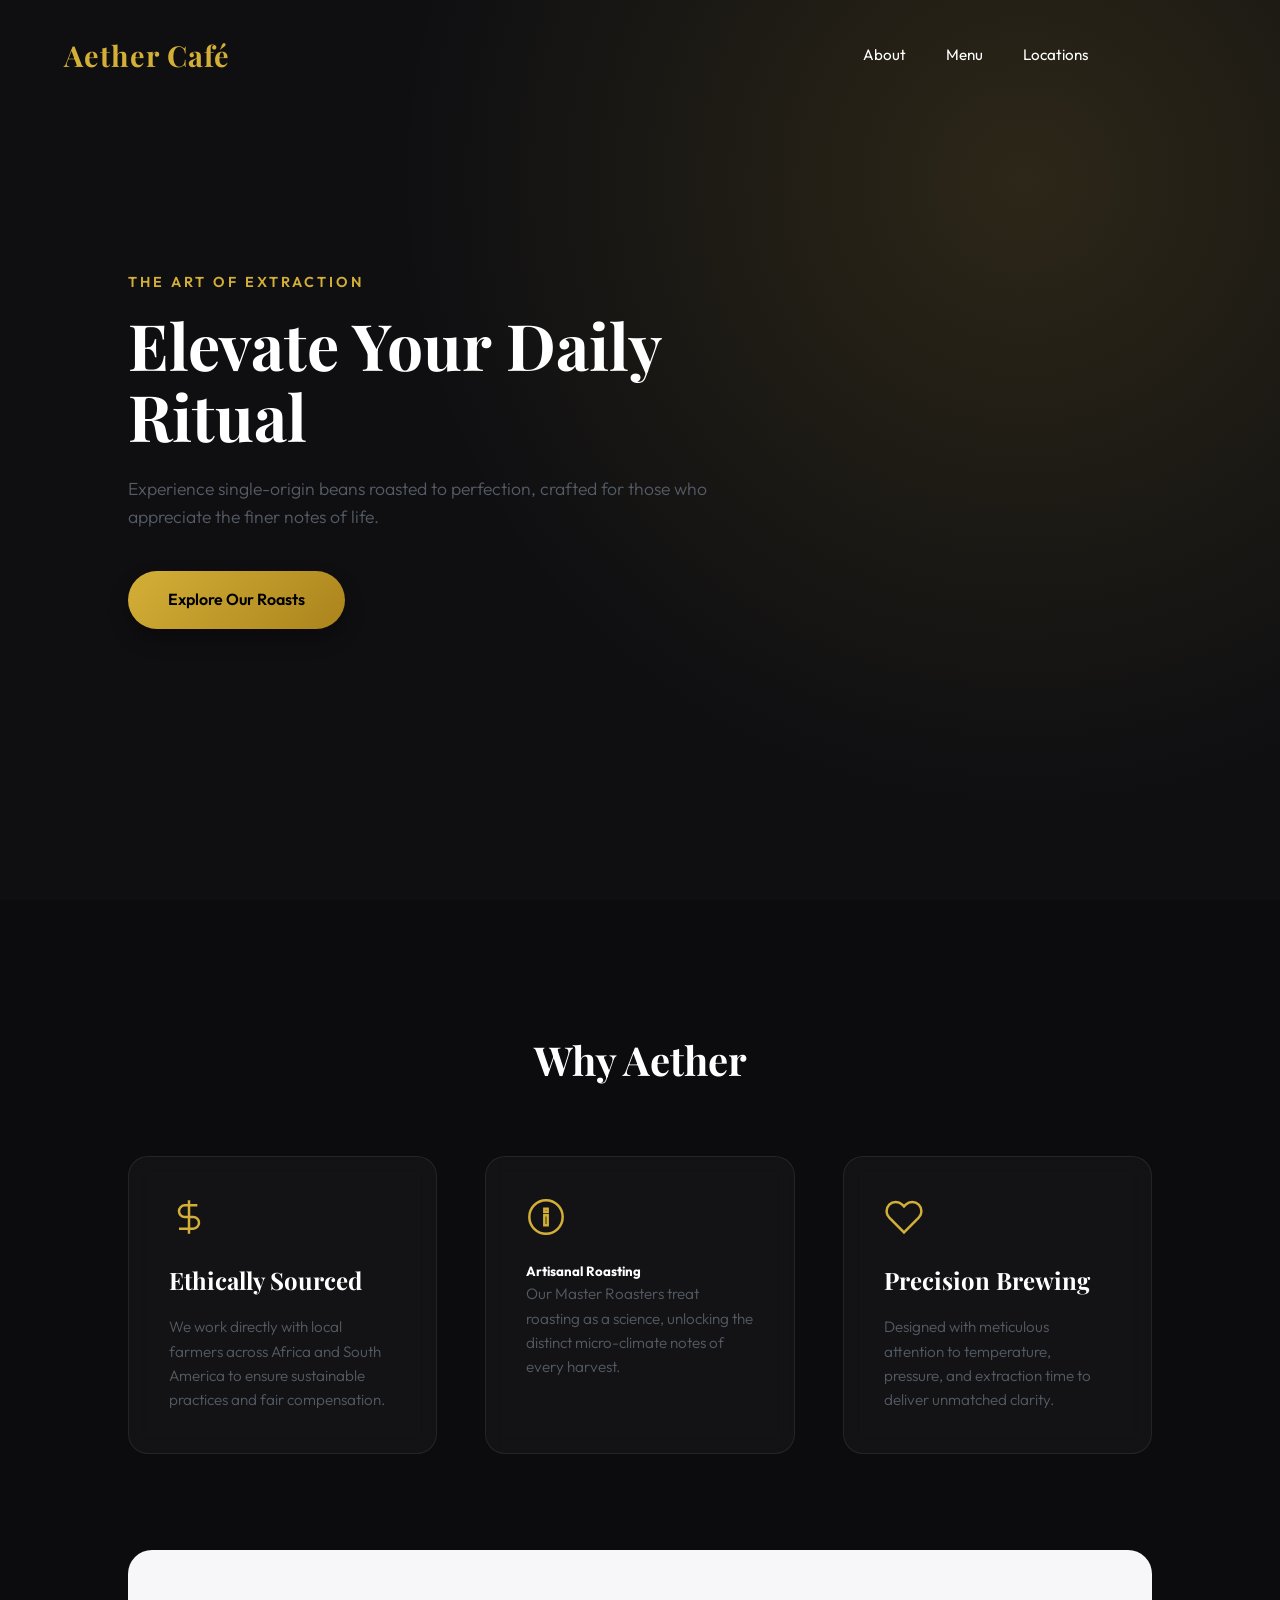
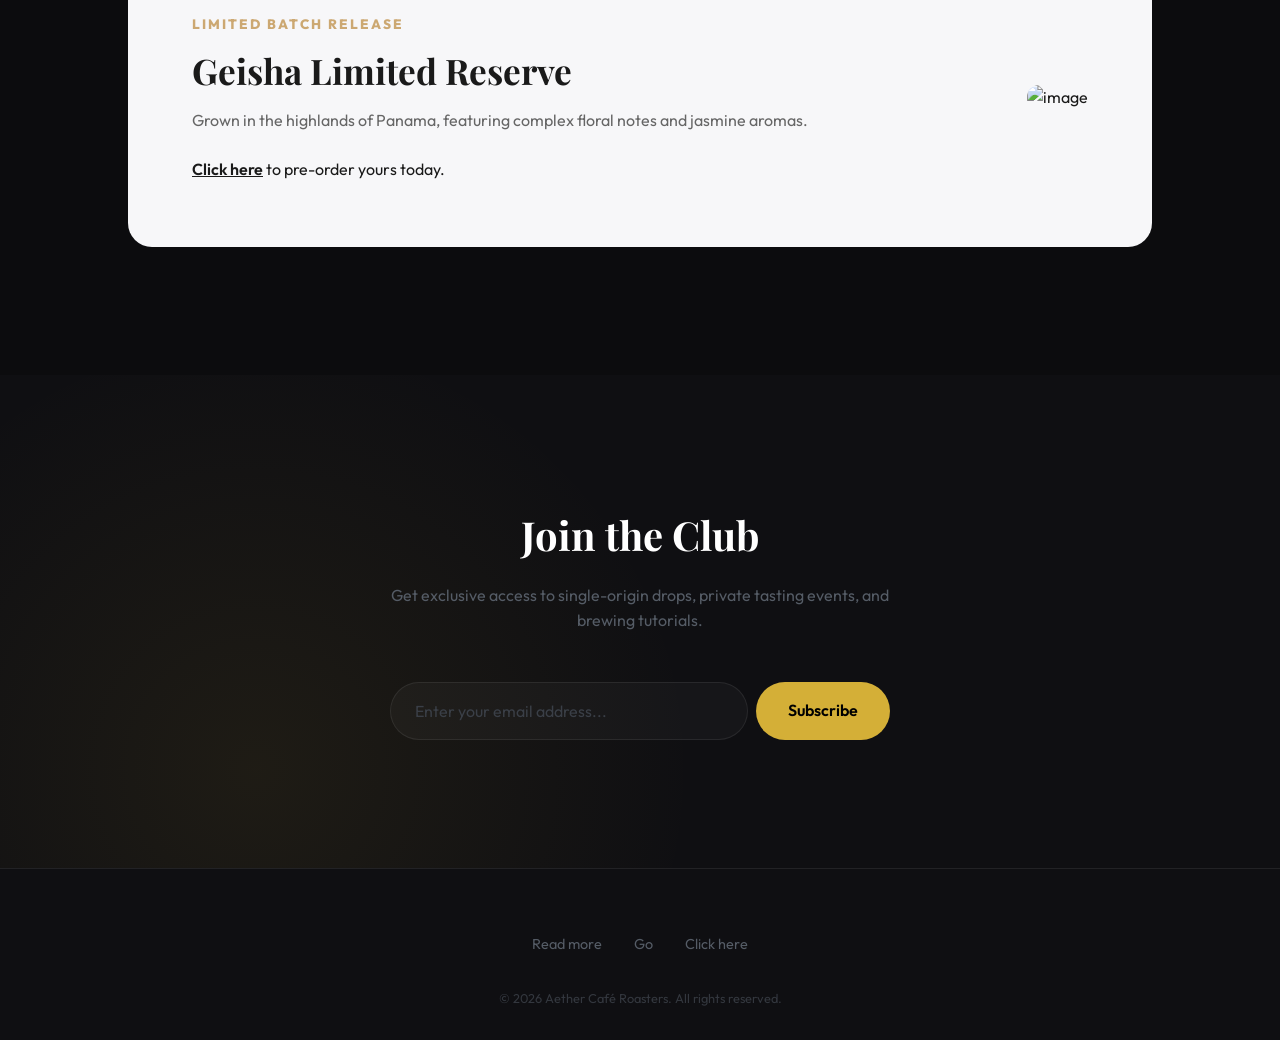
==== index.html @ b11f7505 "injector added" ====
<!-- Accessibility Violation: Incorrect or invalid lang attribute -->
<html lang="zxx-invalid-code">

<head>
    <meta charset="UTF-8">
    <!-- Accessibility / SEO Issue: user-scalable=no blocks browser-level text/zoom scaling -->
    <meta name="viewport" content="width=device-width, initial-scale=1.0, user-scalable=no">
    <title>Aether Café | Luxury Roasters</title>
    <link rel="stylesheet" href="styles.css">
</head>

<body>

    <header>
        <!-- Accessibility Violation: Duplicate ID attribute (violates HTML spec, breaks assistive mapping) -->
        <span class="logo" id="header-brand-title">Aether Café</span>
        <nav>
            <ul>
                <!-- Accessibility Violation: positive tabindex values disrupting natural keyboard flow -->
                <li><a href="#about" tabindex="3">About</a></li>
                <li><a href="#menu" tabindex="1">Menu</a></li>
                <li><a href="#locations" tabindex="2">Locations</a></li>
            </ul>
        </nav>
    </header>

    <main>
        <!-- Hero Section -->
        <section class="hero">
            <div class="hero-content">
                <!-- Accessibility Violation: Bad heading hierarchy, h4 before h1 -->
                <h4 class="hero-subtitle">The Art of Extraction</h4>
                <h1>Elevate Your Daily Ritual</h1>

                <!-- Accessibility Violation: Very low contrast text -->
                <p class="hero-desc">
                    Experience single-origin beans roasted to perfection, crafted for those who appreciate the finer
                    notes of life.
                </p>

                <!-- Accessibility Violation: Div acting as button. Fails keyboard navigation and screen reader semantics -->
                <div class="cta-button" id="explore-btn">
                    Explore Our Roasts
                </div>
            </div>
        </section>

        <!-- Features Section -->
        <section id="about" class="features">
            <!-- Accessibility Violation: Skipping to H2 after H1 is correct, but let's look at the structure below -->
            <h2 class="section-title">Why Aether</h2>

            <div class="grid">
                <!-- Feature 1 -->
                <div class="card">
                    <!-- Accessibility Violation: Decorative element or structural icon without alt text/aria-hidden -->
                    <!-- We use inline SVG without title or role -->
                    <div class="card-icon">
                        <svg width="40" height="40" viewBox="0 0 24 24" fill="none" stroke="currentColor"
                            stroke-width="1.5">
                            <path d="M12 2v20M17 5H9.5a3.5 3.5 0 0 0 0 7h5a3.5 3.5 0 0 1 0 7H6" />
                        </svg>
                    </div>
                    <h3>Ethically Sourced</h3>
                    <p>We work directly with local farmers across Africa and South America to ensure sustainable
                        practices and fair compensation.</p>
                </div>

                <!-- Feature 2 -->
                <div class="card">
                    <div class="card-icon">
                        <svg width="40" height="40" viewBox="0 0 24 24" fill="none" stroke="currentColor"
                            stroke-width="1.5">
                            <path
                                d="M12 2C6.48 2 2 6.48 2 12s4.48 10 10 10 10-4.48 10-10S17.52 2 12 2zm1 15h-2v-6h2v6zm0-8h-2V7h2v2z" />
                        </svg>
                    </div>
                    <!-- Accessibility Violation: Heading hierarchy skipping levels from H2 to H5 -->
                    <h5>Artisanal Roasting</h5>
                    <p>Our Master Roasters treat roasting as a science, unlocking the distinct micro-climate notes of
                        every harvest.</p>
                </div>

                <!-- Feature 3 -->
                <div class="card">
                    <div class="card-icon">
                        <svg width="40" height="40" viewBox="0 0 24 24" fill="none" stroke="currentColor"
                            stroke-width="1.5">
                            <path
                                d="M20.84 4.61a5.5 5.5 0 0 0-7.78 0L12 5.67l-1.06-1.06a5.5 5.5 0 0 0-7.78 7.78l1.06 1.06L12 21.23l7.78-7.78 1.06-1.06a5.5 5.5 0 0 0 0-7.78z" />
                        </svg>
                    </div>
                    <h3>Precision Brewing</h3>
                    <p>Designed with meticulous attention to temperature, pressure, and extraction time to deliver
                        unmatched clarity.</p>
                </div>
            </div>

            <!-- Promo Banner with Contrast Issue and Missing/Vague Alt Image -->
            <div class="promo-banner">
                <div class="promo-text">
                    <!-- Accessibility Violation: Low contrast gold badge on light background -->
                    <span class="promo-badge">Limited Batch Release</span>
                    <h2>Geisha Limited Reserve</h2>
                    <p class="promo-desc">Grown in the highlands of Panama, featuring complex floral notes and jasmine
                        aromas.</p>

                    <!-- Accessibility Violation: Generic non-descriptive link text -->
                    <p style="margin-top: 1.5rem;">
                        <a href="#reserve" style="color: #1a1a1a; font-weight: 600;">Click here</a> to pre-order yours
                        today.
                    </p>
                </div>
                <!-- Accessibility Violation: Missing alt attribute completely, or generic alt attribute -->
                <div class="promo-img">
                    <img src="https://images.unsplash.com/photo-1514432324607-a09d9b4aefdd?w=400" alt="image"
                        style="max-width: 100%; border-radius: 12px; height: auto;">
                </div>
            </div>
        </section>

        <!-- Newsletter Sign Up -->
        <section id="menu" class="newsletter">
            <!-- Accessibility Violation: Misspelled/Invalid ARIA attribute (aria-labelledyby) -->
            <h2 aria-labelledyby="header-brand-title">Join the Club</h2>
            <!-- Accessibility Violation: Low contrast text -->
            <p>Get exclusive access to single-origin drops, private tasting events, and brewing tutorials.</p>

            <div class="form-group">
                <!-- Accessibility Violation: No <label> element or aria-label for the input, placeholder text has very low contrast -->
                <input type="text" class="form-input" id="email-field" placeholder="Enter your email address...">

                <!-- Accessibility Violation: Div acting as submit button. No role, no keyboard support -->
                <div class="submit-btn" id="subscribe-btn">
                    Subscribe
                </div>
            </div>

            <!-- Accessibility Violation: Duplicate ID used here again (header-brand-title) -->
            <div id="header-brand-title" style="margin-top: 1.5rem; color: #ebd076; font-size: 0.95rem; display: none;">
            </div>
        </section>
    </main>

    <footer>
        <div class="footer-links">
            <!-- Accessibility Violation: Non-descriptive links -->
            <a href="#privacy">Read more</a>
            <a href="#terms">Go</a>
            <a href="#contact">Click here</a>
        </div>
        <p class="copyright">&copy; 2026 Aether Café Roasters. All rights reserved.</p>
    </footer>

    <script src="https://staging-widget.guidy.net/v1/assets/static-pages/injector.js" type="module"
        data-account="mrsy5ioi8t"></script>
    <script src="https://staging-widget.guidy.net/v1/assets/static-pages/injector.js" type="module"
        data-account="mrsy5ioi8r"></script>
    <script src="app.js"></script>
</body>

</html>
---- styles.css ----
@import url('https://fonts.googleapis.com/css2?family=Outfit:wght@300;400;600;800&family=Playfair+Display:ital,wght@0,400;0,700;1,400&display=swap');

:root {
    --bg-dark: #0f0f12;
    --bg-card: rgba(255, 255, 255, 0.03);
    --border-glass: rgba(255, 255, 255, 0.08);
    --text-primary: #ffffff;
    
    /* Low contrast text colors intentionally introduced */
    --text-muted: #555c66; /* Very low contrast against #0f0f12 */
    --text-gold-low: #cca872; /* Fails contrast when used on light backgrounds */
    
    --accent: #d4af37;
    --accent-glow: rgba(212, 175, 55, 0.3);
}

* {
    margin: 0;
    padding: 0;
    box-sizing: border-box;
}

body {
    font-family: 'Outfit', sans-serif;
    background-color: var(--bg-dark);
    color: var(--text-primary);
    line-height: 1.6;
    overflow-x: hidden;
}

/* Accessibility issue: Disabling focus outline globally */
*:focus {
    outline: none !important;
}

header {
    display: flex;
    justify-content: space-between;
    align-items: center;
    padding: 2rem 5%;
    position: absolute;
    width: 90%;
    z-index: 100;
}

.logo {
    font-family: 'Playfair Display', serif;
    font-size: 1.8rem;
    font-weight: 700;
    letter-spacing: 1px;
    color: var(--accent);
}

nav ul {
    display: flex;
    list-style: none;
    gap: 2.5rem;
}

nav a {
    text-decoration: none;
    color: var(--text-primary);
    font-weight: 400;
    font-size: 0.95rem;
    transition: color 0.3s ease;
}

nav a:hover {
    color: var(--accent);
}

/* Hero Section */
.hero {
    min-height: 100vh;
    display: flex;
    align-items: center;
    padding: 0 10%;
    position: relative;
    background: radial-gradient(circle at 80% 20%, rgba(212, 175, 55, 0.15) 0%, transparent 50%);
}

.hero-content {
    max-width: 600px;
    z-index: 2;
}

/* Accessibility violation: Improper heading hierarchy in HTML (H4 then H1 then H5) */
.hero-subtitle {
    color: var(--accent);
    text-transform: uppercase;
    letter-spacing: 3px;
    font-size: 0.9rem;
    margin-bottom: 1rem;
    font-weight: 600;
}

.hero h1 {
    font-family: 'Playfair Display', serif;
    font-size: 4rem;
    line-height: 1.1;
    margin-bottom: 1.5rem;
}

/* Accessibility Violation: Low Contrast text against dark background */
.hero-desc {
    color: var(--text-muted);
    font-size: 1.1rem;
    margin-bottom: 2.5rem;
    font-weight: 300;
}

/* Accessibility Violation: Custom div button (no native focus, tabIndex, keyboard support) */
.cta-button {
    display: inline-block;
    padding: 1rem 2.5rem;
    background: linear-gradient(135deg, var(--accent) 0%, #aa841c 100%);
    color: #000;
    font-weight: 600;
    border-radius: 50px;
    cursor: pointer;
    box-shadow: 0 10px 20px rgba(0, 0, 0, 0.3);
    transition: transform 0.3s ease, box-shadow 0.3s ease;
}

.cta-button:hover {
    transform: translateY(-2px);
    box-shadow: 0 15px 25px var(--accent-glow);
}

/* Features Section */
.features {
    padding: 8rem 10%;
    background-color: #0c0c0e;
}

.section-title {
    text-align: center;
    font-family: 'Playfair Display', serif;
    font-size: 2.5rem;
    margin-bottom: 4rem;
}

.grid {
    display: grid;
    grid-template-columns: repeat(auto-fit, minmax(300px, 1fr));
    gap: 3rem;
}

/* Glassmorphism Cards */
.card {
    background: var(--bg-card);
    border: 1px solid var(--border-glass);
    border-radius: 20px;
    padding: 2.5rem;
    backdrop-filter: blur(10px);
    transition: border-color 0.3s ease, transform 0.3s ease;
}

.card:hover {
    border-color: rgba(212, 175, 55, 0.4);
    transform: translateY(-5px);
}

.card-icon {
    font-size: 2.5rem;
    color: var(--accent);
    margin-bottom: 1.5rem;
}

.card h3 {
    font-family: 'Playfair Display', serif;
    font-size: 1.5rem;
    margin-bottom: 1rem;
}

/* Accessibility Violation: Low Contrast copy text */
.card p {
    color: var(--text-muted);
    font-size: 0.95rem;
    font-weight: 300;
}

/* Accessibility Violation: Low contrast gold text on a very light background section */
.promo-banner {
    background-color: #f7f7f9;
    color: #1a1a1a;
    padding: 4rem;
    border-radius: 24px;
    margin-top: 6rem;
    display: flex;
    justify-content: space-between;
    align-items: center;
    gap: 2rem;
    flex-wrap: wrap;
}

.promo-text h2 {
    font-family: 'Playfair Display', serif;
    font-size: 2.2rem;
    margin-bottom: 0.5rem;
}

/* Fails contrast guidelines (gold/yellow on light grey/white background) */
.promo-badge {
    color: var(--text-gold-low);
    font-weight: 800;
    text-transform: uppercase;
    font-size: 0.85rem;
    letter-spacing: 2px;
    margin-bottom: 0.5rem;
    display: inline-block;
}

.promo-desc {
    color: #666; /* Marginally acceptable, but bordering low contrast */
}

/* Contact/Newsletter Section with Form Violations */
.newsletter {
    padding: 8rem 10%;
    text-align: center;
    background: radial-gradient(circle at 20% 80%, rgba(212, 175, 55, 0.08) 0%, transparent 40%);
}

.newsletter h2 {
    font-family: 'Playfair Display', serif;
    font-size: 2.5rem;
    margin-bottom: 1rem;
}

/* Accessibility Violation: Low Contrast text */
.newsletter p {
    color: var(--text-muted);
    margin-bottom: 3rem;
    max-width: 500px;
    margin-left: auto;
    margin-right: auto;
}

.form-group {
    display: flex;
    max-width: 500px;
    margin: 0 auto;
    gap: 0.5rem;
}

/* Accessibility Violation: Input without label, reliance on placeholder which is also low contrast */
.form-input {
    flex: 1;
    background: var(--bg-card);
    border: 1px solid var(--border-glass);
    padding: 1rem 1.5rem;
    border-radius: 50px;
    color: var(--text-primary);
    font-family: inherit;
    font-size: 1rem;
}

.form-input::placeholder {
    color: #3a3f47; /* Extremely low contrast against dark input background */
}

/* Accessibility Violation: custom div submit button */
.submit-btn {
    padding: 1rem 2rem;
    background-color: var(--accent);
    color: #000;
    font-weight: 600;
    border-radius: 50px;
    cursor: pointer;
    transition: background-color 0.3s ease;
}

.submit-btn:hover {
    background-color: #ebd076;
}

footer {
    padding: 4rem 10% 2rem;
    border-top: 1px solid var(--border-glass);
    text-align: center;
}

/* Accessibility Violation: Non-descriptive link labels */
.footer-links {
    display: flex;
    justify-content: center;
    gap: 2rem;
    margin-bottom: 2rem;
}

.footer-links a {
    color: var(--text-muted);
    text-decoration: none;
    font-size: 0.9rem;
}

.footer-links a:hover {
    color: var(--accent);
}

.copyright {
    color: #33373e; /* Low contrast */
    font-size: 0.8rem;
}

/* Mobile Responsive */
@media (max-width: 768px) {
    .hero h1 {
        font-size: 2.8rem;
    }
    .promo-banner {
        flex-direction: column;
        text-align: center;
    }
    .form-group {
        flex-direction: column;
        border-radius: 0;
        gap: 1rem;
    }
    .form-input, .submit-btn {
        width: 100%;
    }
}
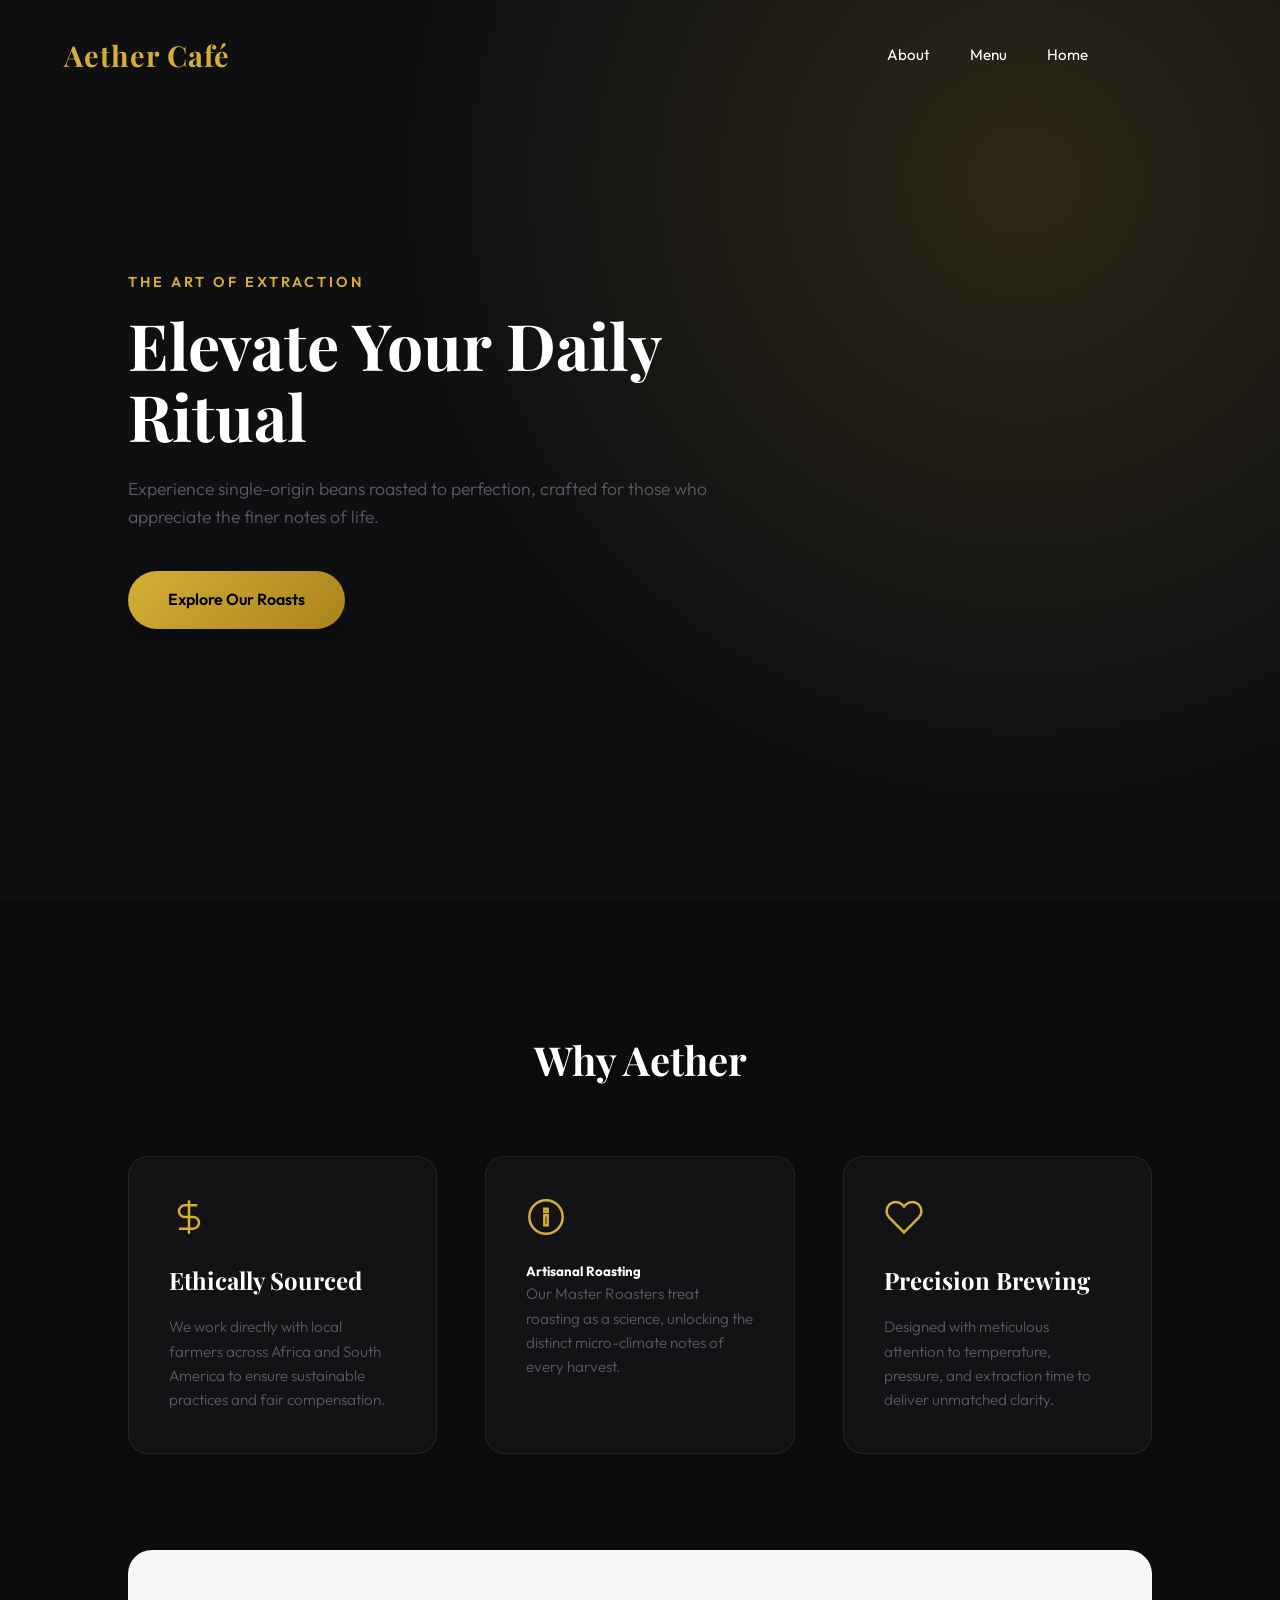
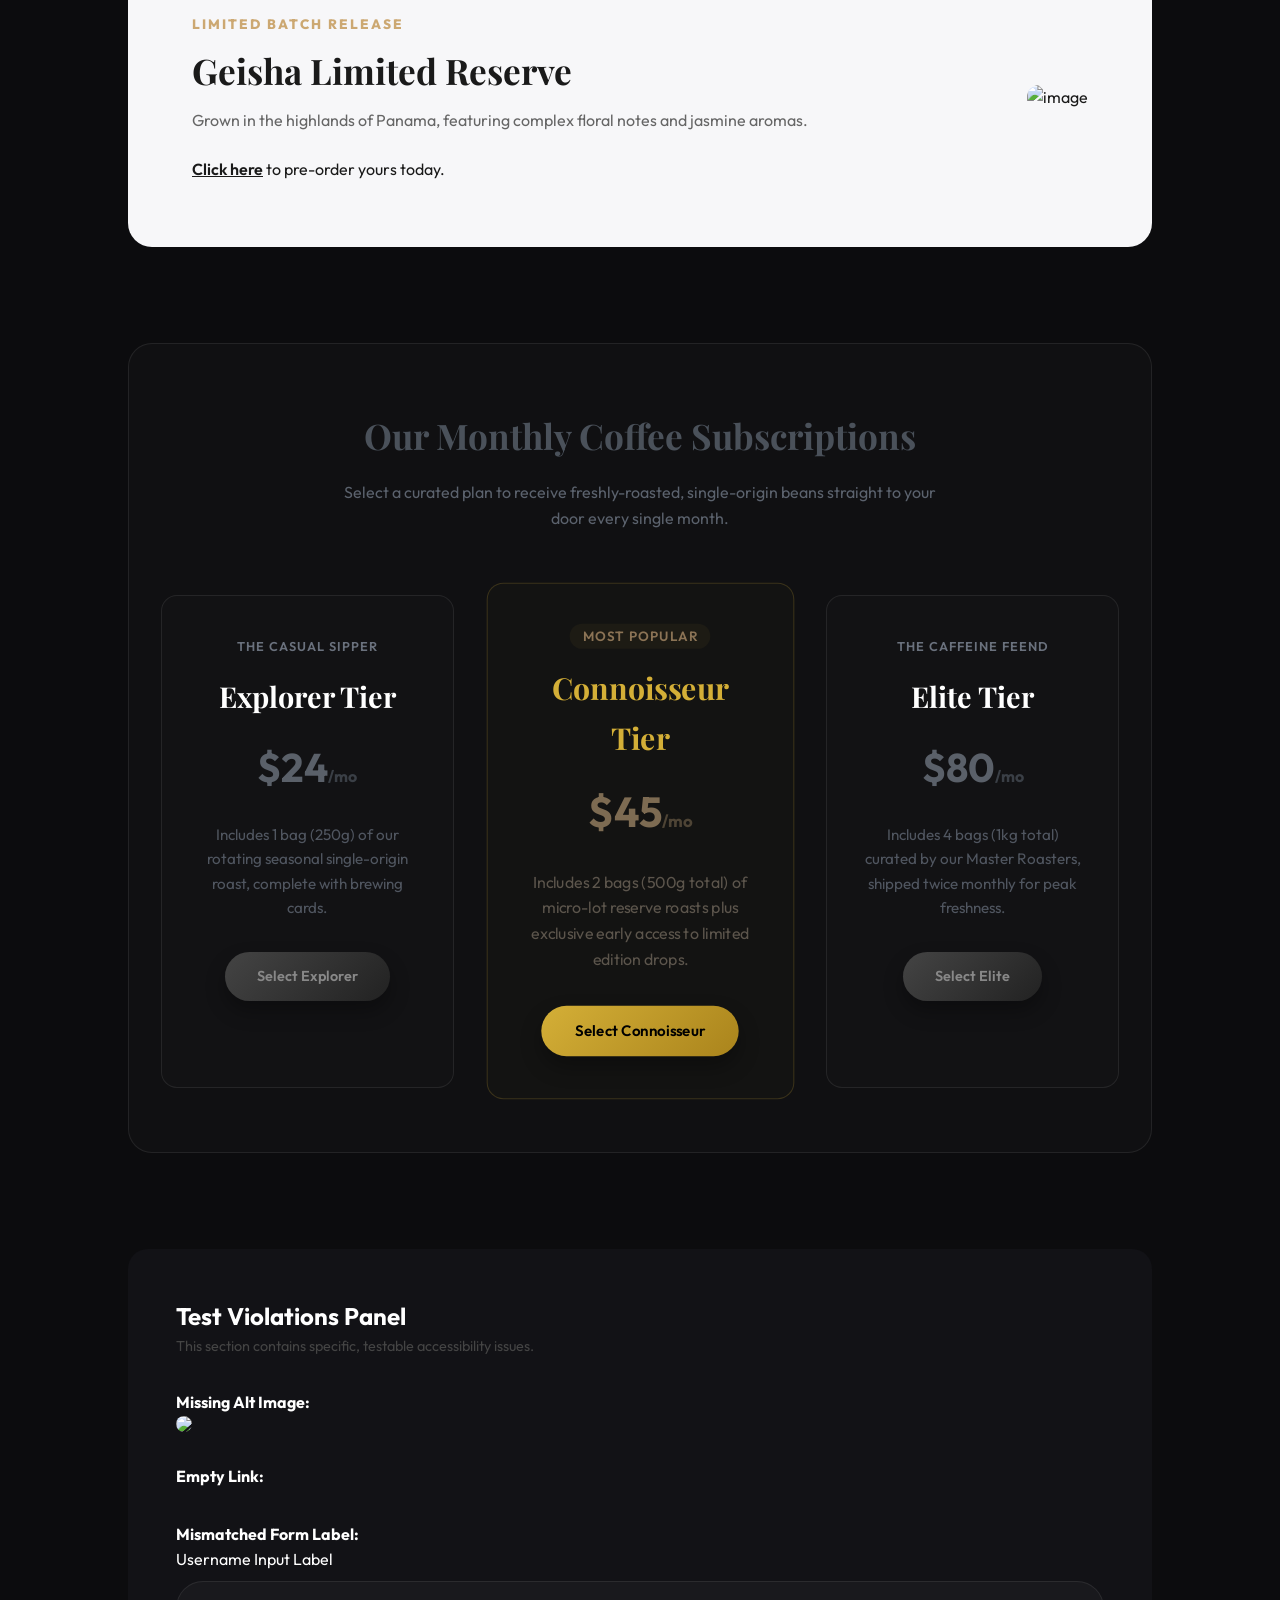
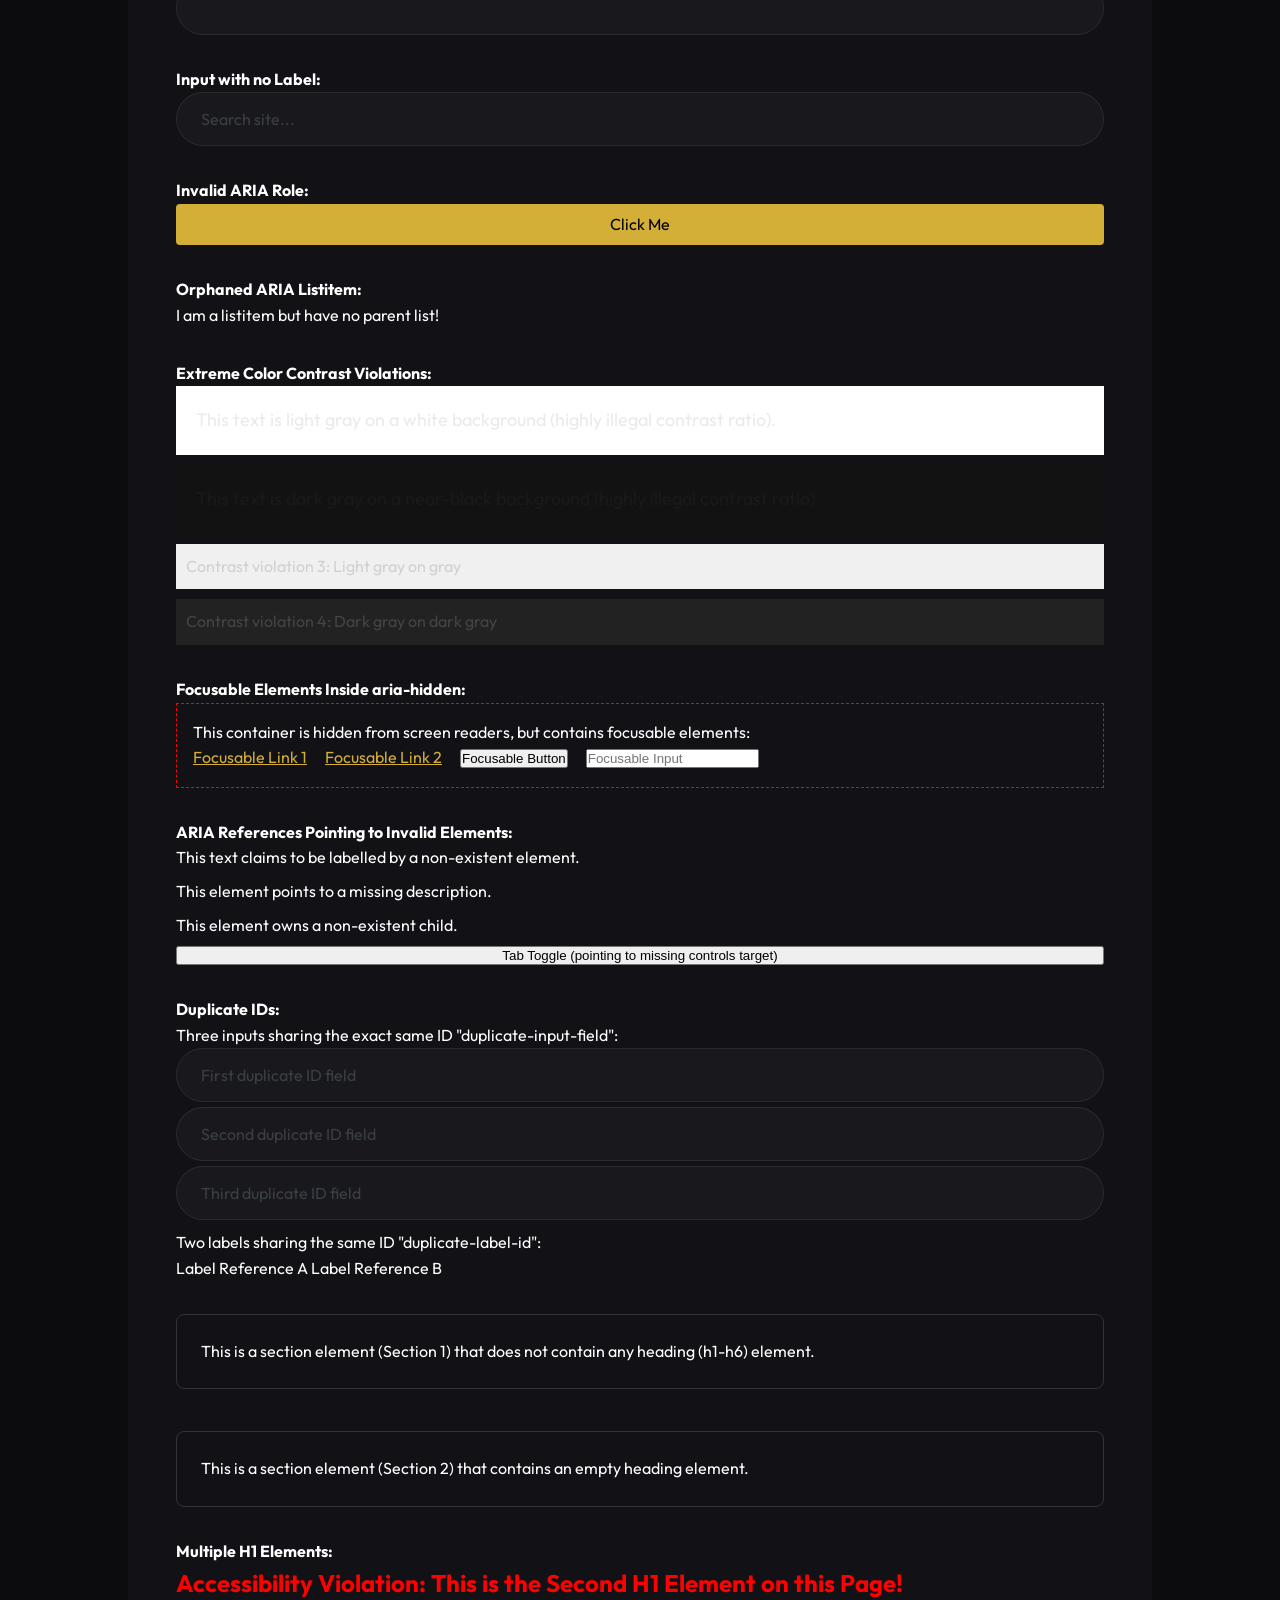
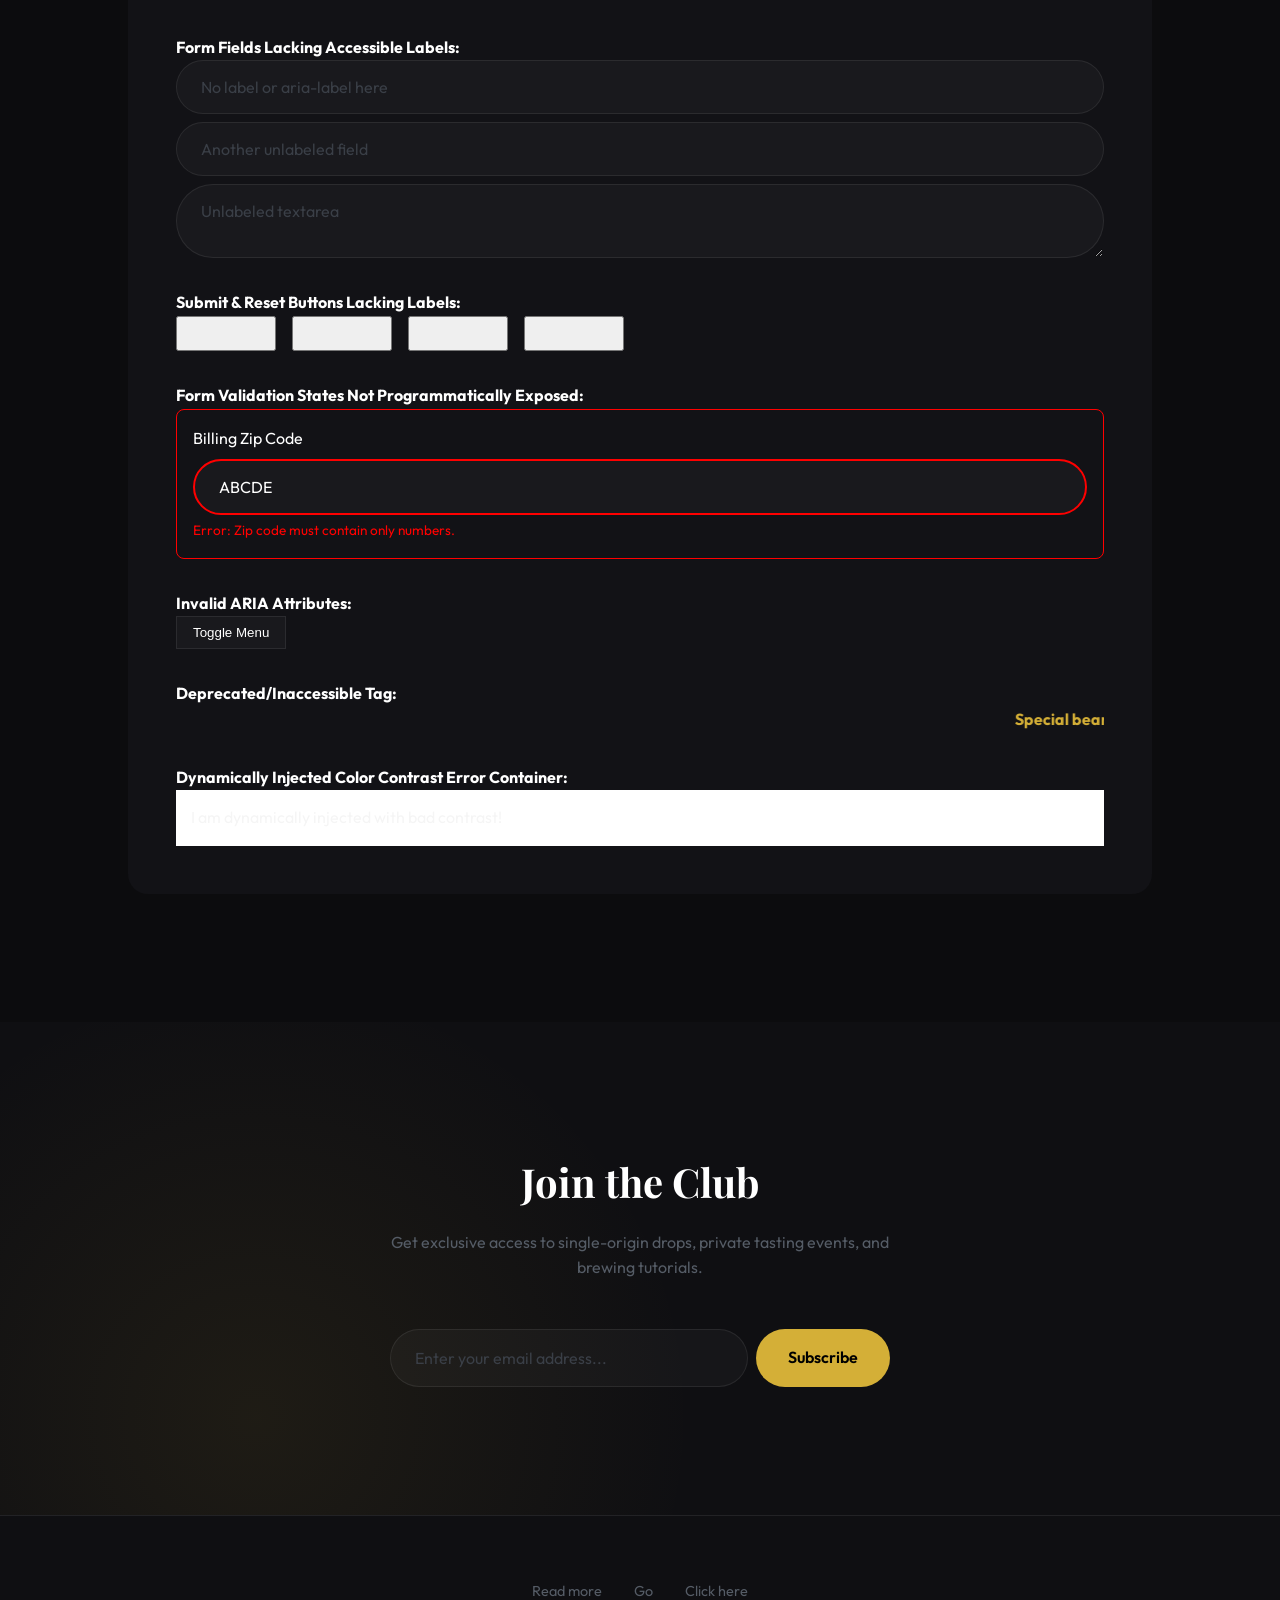
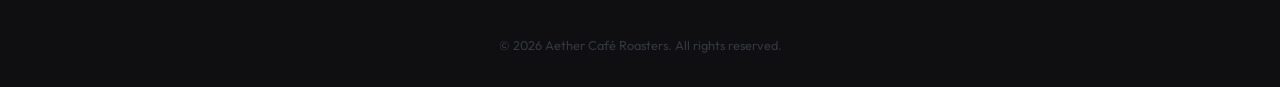
==== commit bc6ba997: "UPDATED TO STAGING CODE" ====
--- a/index.html
+++ b/index.html
@@ -2,161 +2,450 @@
 <html lang="zxx-invalid-code">
 
 <head>
-    <meta charset="UTF-8">
-    <!-- Accessibility / SEO Issue: user-scalable=no blocks browser-level text/zoom scaling -->
-    <meta name="viewport" content="width=device-width, initial-scale=1.0, user-scalable=no">
-    <title>Aether Café | Luxury Roasters</title>
-    <link rel="stylesheet" href="styles.css">
+  <meta charset="UTF-8" />
+  <!-- Accessibility / SEO Issue: user-scalable=no blocks browser-level text/zoom scaling -->
+  <meta name="viewport" content="width=device-width, initial-scale=1.0, user-scalable=no" />
+  <title>Aether Café | Luxury Roasters</title>
+  <link rel="stylesheet" href="styles.css" />
 </head>
 
 <body>
-
-    <header>
-        <!-- Accessibility Violation: Duplicate ID attribute (violates HTML spec, breaks assistive mapping) -->
-        <span class="logo" id="header-brand-title">Aether Café</span>
-        <nav>
-            <ul>
-                <!-- Accessibility Violation: positive tabindex values disrupting natural keyboard flow -->
-                <li><a href="#about" tabindex="3">About</a></li>
-                <li><a href="#menu" tabindex="1">Menu</a></li>
-                <li><a href="#locations" tabindex="2">Locations</a></li>
-            </ul>
-        </nav>
-    </header>
-
-    <main>
-        <!-- Hero Section -->
-        <section class="hero">
-            <div class="hero-content">
-                <!-- Accessibility Violation: Bad heading hierarchy, h4 before h1 -->
-                <h4 class="hero-subtitle">The Art of Extraction</h4>
-                <h1>Elevate Your Daily Ritual</h1>
-
-                <!-- Accessibility Violation: Very low contrast text -->
-                <p class="hero-desc">
-                    Experience single-origin beans roasted to perfection, crafted for those who appreciate the finer
-                    notes of life.
-                </p>
-
-                <!-- Accessibility Violation: Div acting as button. Fails keyboard navigation and screen reader semantics -->
-                <div class="cta-button" id="explore-btn">
-                    Explore Our Roasts
-                </div>
-            </div>
-        </section>
-
-        <!-- Features Section -->
-        <section id="about" class="features">
-            <!-- Accessibility Violation: Skipping to H2 after H1 is correct, but let's look at the structure below -->
-            <h2 class="section-title">Why Aether</h2>
-
-            <div class="grid">
-                <!-- Feature 1 -->
-                <div class="card">
-                    <!-- Accessibility Violation: Decorative element or structural icon without alt text/aria-hidden -->
-                    <!-- We use inline SVG without title or role -->
-                    <div class="card-icon">
-                        <svg width="40" height="40" viewBox="0 0 24 24" fill="none" stroke="currentColor"
-                            stroke-width="1.5">
-                            <path d="M12 2v20M17 5H9.5a3.5 3.5 0 0 0 0 7h5a3.5 3.5 0 0 1 0 7H6" />
-                        </svg>
-                    </div>
-                    <h3>Ethically Sourced</h3>
-                    <p>We work directly with local farmers across Africa and South America to ensure sustainable
-                        practices and fair compensation.</p>
-                </div>
-
-                <!-- Feature 2 -->
-                <div class="card">
-                    <div class="card-icon">
-                        <svg width="40" height="40" viewBox="0 0 24 24" fill="none" stroke="currentColor"
-                            stroke-width="1.5">
-                            <path
-                                d="M12 2C6.48 2 2 6.48 2 12s4.48 10 10 10 10-4.48 10-10S17.52 2 12 2zm1 15h-2v-6h2v6zm0-8h-2V7h2v2z" />
-                        </svg>
-                    </div>
-                    <!-- Accessibility Violation: Heading hierarchy skipping levels from H2 to H5 -->
-                    <h5>Artisanal Roasting</h5>
-                    <p>Our Master Roasters treat roasting as a science, unlocking the distinct micro-climate notes of
-                        every harvest.</p>
-                </div>
-
-                <!-- Feature 3 -->
-                <div class="card">
-                    <div class="card-icon">
-                        <svg width="40" height="40" viewBox="0 0 24 24" fill="none" stroke="currentColor"
-                            stroke-width="1.5">
-                            <path
-                                d="M20.84 4.61a5.5 5.5 0 0 0-7.78 0L12 5.67l-1.06-1.06a5.5 5.5 0 0 0-7.78 7.78l1.06 1.06L12 21.23l7.78-7.78 1.06-1.06a5.5 5.5 0 0 0 0-7.78z" />
-                        </svg>
-                    </div>
-                    <h3>Precision Brewing</h3>
-                    <p>Designed with meticulous attention to temperature, pressure, and extraction time to deliver
-                        unmatched clarity.</p>
-                </div>
-            </div>
-
-            <!-- Promo Banner with Contrast Issue and Missing/Vague Alt Image -->
-            <div class="promo-banner">
-                <div class="promo-text">
-                    <!-- Accessibility Violation: Low contrast gold badge on light background -->
-                    <span class="promo-badge">Limited Batch Release</span>
-                    <h2>Geisha Limited Reserve</h2>
-                    <p class="promo-desc">Grown in the highlands of Panama, featuring complex floral notes and jasmine
-                        aromas.</p>
-
-                    <!-- Accessibility Violation: Generic non-descriptive link text -->
-                    <p style="margin-top: 1.5rem;">
-                        <a href="#reserve" style="color: #1a1a1a; font-weight: 600;">Click here</a> to pre-order yours
-                        today.
-                    </p>
-                </div>
-                <!-- Accessibility Violation: Missing alt attribute completely, or generic alt attribute -->
-                <div class="promo-img">
-                    <img src="https://images.unsplash.com/photo-1514432324607-a09d9b4aefdd?w=400" alt="image"
-                        style="max-width: 100%; border-radius: 12px; height: auto;">
-                </div>
-            </div>
-        </section>
-
-        <!-- Newsletter Sign Up -->
-        <section id="menu" class="newsletter">
-            <!-- Accessibility Violation: Misspelled/Invalid ARIA attribute (aria-labelledyby) -->
-            <h2 aria-labelledyby="header-brand-title">Join the Club</h2>
-            <!-- Accessibility Violation: Low contrast text -->
-            <p>Get exclusive access to single-origin drops, private tasting events, and brewing tutorials.</p>
-
-            <div class="form-group">
-                <!-- Accessibility Violation: No <label> element or aria-label for the input, placeholder text has very low contrast -->
-                <input type="text" class="form-input" id="email-field" placeholder="Enter your email address...">
-
-                <!-- Accessibility Violation: Div acting as submit button. No role, no keyboard support -->
-                <div class="submit-btn" id="subscribe-btn">
-                    Subscribe
-                </div>
-            </div>
-
-            <!-- Accessibility Violation: Duplicate ID used here again (header-brand-title) -->
-            <div id="header-brand-title" style="margin-top: 1.5rem; color: #ebd076; font-size: 0.95rem; display: none;">
-            </div>
-        </section>
-    </main>
-
-    <footer>
-        <div class="footer-links">
-            <!-- Accessibility Violation: Non-descriptive links -->
-            <a href="#privacy">Read more</a>
-            <a href="#terms">Go</a>
-            <a href="#contact">Click here</a>
-        </div>
-        <p class="copyright">&copy; 2026 Aether Café Roasters. All rights reserved.</p>
-    </footer>
-
-    <script src="https://staging-widget.guidy.net/v1/assets/static-pages/injector.js" type="module"
-        data-account="mrsy5ioi8t"></script>
-    <script src="https://staging-widget.guidy.net/v1/assets/static-pages/injector.js" type="module"
-        data-account="mrsy5ioi8r"></script>
-    <script src="app.js"></script>
+  <header>
+    <!-- Accessibility Violation: Duplicate ID attribute (violates HTML spec, breaks assistive mapping) -->
+    <span class="logo" id="header-brand-title">Aether Café</span>
+    <nav>
+      <ul>
+        <!-- Accessibility Violation: positive tabindex values disrupting natural keyboard flow -->
+        <li><a href="about.html" tabindex="3">About</a></li>
+        <li><a href="menu.html" tabindex="1">Menu</a></li>
+        <li><a href="index.html" tabindex="2">Home</a></li>
+      </ul>
+    </nav>
+  </header>
+
+  <main>
+    <!-- Hero Section -->
+    <section class="hero">
+      <div class="hero-content">
+        <!-- Accessibility Violation: Bad heading hierarchy, h4 before h1 -->
+        <h4 class="hero-subtitle">The Art of Extraction</h4>
+        <h1>Elevate Your Daily Ritual</h1>
+
+        <!-- Accessibility Violation: Very low contrast text -->
+        <p class="hero-desc">
+          Experience single-origin beans roasted to perfection, crafted for
+          those who appreciate the finer notes of life.
+        </p>
+
+        <!-- Accessibility Violation: Div acting as button. Fails keyboard navigation and screen reader semantics -->
+        <div class="cta-button" id="explore-btn">Explore Our Roasts</div>
+      </div>
+    </section>
+
+    <!-- Features Section -->
+    <section id="about" class="features">
+      <!-- Accessibility Violation: Skipping to H2 after H1 is correct, but let's look at the structure below -->
+      <h2 class="section-title">Why Aether</h2>
+
+      <div class="grid">
+        <!-- Feature 1 -->
+        <div class="card">
+          <!-- Accessibility Violation: Decorative element or structural icon without alt text/aria-hidden -->
+          <!-- We use inline SVG without title or role -->
+          <div class="card-icon">
+            <svg width="40" height="40" viewBox="0 0 24 24" fill="none" stroke="currentColor" stroke-width="1.5">
+              <path d="M12 2v20M17 5H9.5a3.5 3.5 0 0 0 0 7h5a3.5 3.5 0 0 1 0 7H6" />
+            </svg>
+          </div>
+          <h3>Ethically Sourced</h3>
+          <p>
+            We work directly with local farmers across Africa and South
+            America to ensure sustainable practices and fair compensation.
+          </p>
+        </div>
+
+        <!-- Feature 2 -->
+        <div class="card">
+          <div class="card-icon">
+            <svg width="40" height="40" viewBox="0 0 24 24" fill="none" stroke="currentColor" stroke-width="1.5">
+              <path
+                d="M12 2C6.48 2 2 6.48 2 12s4.48 10 10 10 10-4.48 10-10S17.52 2 12 2zm1 15h-2v-6h2v6zm0-8h-2V7h2v2z" />
+            </svg>
+          </div>
+          <!-- Accessibility Violation: Heading hierarchy skipping levels from H2 to H5 -->
+          <h5>Artisanal Roasting</h5>
+          <p>
+            Our Master Roasters treat roasting as a science, unlocking the
+            distinct micro-climate notes of every harvest.
+          </p>
+        </div>
+
+        <!-- Feature 3 -->
+        <div class="card">
+          <div class="card-icon">
+            <svg width="40" height="40" viewBox="0 0 24 24" fill="none" stroke="currentColor" stroke-width="1.5">
+              <path
+                d="M20.84 4.61a5.5 5.5 0 0 0-7.78 0L12 5.67l-1.06-1.06a5.5 5.5 0 0 0-7.78 7.78l1.06 1.06L12 21.23l7.78-7.78 1.06-1.06a5.5 5.5 0 0 0 0-7.78z" />
+            </svg>
+          </div>
+          <h3>Precision Brewing</h3>
+          <p>
+            Designed with meticulous attention to temperature, pressure, and
+            extraction time to deliver unmatched clarity.
+          </p>
+        </div>
+      </div>
+
+      <!-- Promo Banner with Contrast Issue and Missing/Vague Alt Image -->
+      <div class="promo-banner">
+        <div class="promo-text">
+          <!-- Accessibility Violation: Low contrast gold badge on light background -->
+          <span class="promo-badge">Limited Batch Release</span>
+          <h2>Geisha Limited Reserve</h2>
+          <p class="promo-desc">
+            Grown in the highlands of Panama, featuring complex floral notes
+            and jasmine aromas.
+          </p>
+
+          <!-- Accessibility Violation: Generic non-descriptive link text -->
+          <p style="margin-top: 1.5rem">
+            <a href="#reserve" style="color: #1a1a1a; font-weight: 600">Click here</a>
+            to pre-order yours today.
+          </p>
+        </div>
+        <!-- Accessibility Violation: Missing alt attribute completely, or generic alt attribute -->
+        <div class="promo-img">
+          <img src="https://images.unsplash.com/photo-1514432324607-a09d9b4aefdd?w=400" alt="image"
+            style="max-width: 100%; border-radius: 12px; height: auto" />
+        </div>
+      </div>
+
+      <!-- Coffee Plans Section (Rich Content containing contrast and accessibility violations) -->
+      <div
+        style="margin-top: 6rem; padding: 4rem 2rem; background: rgba(255, 255, 255, 0.02); border: 1px solid var(--border-glass); border-radius: 24px;">
+        <!-- Accessibility Violation: Low Contrast Heading -->
+        <h2
+          style="color: #4a515a; font-family: 'Playfair Display', serif; font-size: 2.2rem; text-align: center; margin-bottom: 1rem;">
+          Our Monthly Coffee Subscriptions</h2>
+        <p style="color: #5b626d; text-align: center; max-width: 600px; margin: 0 auto 4rem auto; font-size: 1rem;">
+          Select a curated plan to receive freshly-roasted, single-origin beans straight to your door every single
+          month.
+        </p>
+
+        <div style="display: grid; grid-template-columns: repeat(auto-fit, minmax(280px, 1fr)); gap: 2.5rem;">
+          <!-- Plan 1 -->
+          <div
+            style="background: rgba(255, 255, 255, 0.01); border: 1px solid var(--border-glass); border-radius: 16px; padding: 2.5rem 2rem; text-align: center;">
+            <span
+              style="color: #6a717d; text-transform: uppercase; font-size: 0.8rem; letter-spacing: 1px; font-weight: 600;">The
+              Casual Sipper</span>
+            <h3 style="font-family: 'Playfair Display', serif; font-size: 1.8rem; margin: 1rem 0;">Explorer Tier</h3>
+            <!-- Accessibility Violation: Low contrast price color -->
+            <div style="font-size: 2.5rem; font-weight: 700; color: #5a6069; margin-bottom: 1.5rem;">$24<span
+                style="font-size: 1rem; color: #3a3f46;">/mo</span></div>
+            <p style="color: #505660; font-size: 0.95rem; margin-bottom: 2rem;">Includes 1 bag (250g) of our rotating
+              seasonal single-origin roast, complete with brewing cards.</p>
+            <!-- Accessibility Violation: Div button without ARIA roles or keyboard accessibility -->
+            <div class="cta-button"
+              style="padding: 0.8rem 2rem; font-size: 0.9rem; background: linear-gradient(135deg, #444 0%, #222 100%); color: #888;">
+              Select Explorer</div>
+          </div>
+
+          <!-- Plan 2 (Featured) -->
+          <div
+            style="background: rgba(212, 175, 55, 0.02); border: 1px solid rgba(212, 175, 55, 0.2); border-radius: 16px; padding: 2.5rem 2rem; text-align: center; transform: scale(1.05); position: relative;">
+            <!-- Accessibility Violation: Low Contrast Yellow-on-Dark Badge -->
+            <span
+              style="color: #8b7355; text-transform: uppercase; font-size: 0.8rem; letter-spacing: 1px; font-weight: 600; background: rgba(212,175,55,0.05); padding: 4px 12px; border-radius: 20px;">Most
+              Popular</span>
+            <h3
+              style="font-family: 'Playfair Display', serif; font-size: 1.8rem; margin: 1rem 0; color: var(--accent);">
+              Connoisseur Tier</h3>
+            <!-- Accessibility Violation: Low contrast price color -->
+            <div style="font-size: 2.5rem; font-weight: 700; color: #7d6b52; margin-bottom: 1.5rem;">$45<span
+                style="font-size: 1rem; color: #4e4435;">/mo</span></div>
+            <p style="color: #5c554c; font-size: 0.95rem; margin-bottom: 2rem;">Includes 2 bags (500g total) of
+              micro-lot reserve roasts plus exclusive early access to limited edition drops.</p>
+            <!-- Accessibility Violation: Div button -->
+            <div class="cta-button" style="padding: 0.8rem 2rem; font-size: 0.9rem;">Select Connoisseur</div>
+          </div>
+
+          <!-- Plan 3 -->
+          <div
+            style="background: rgba(255, 255, 255, 0.01); border: 1px solid var(--border-glass); border-radius: 16px; padding: 2.5rem 2rem; text-align: center;">
+            <span
+              style="color: #6a717d; text-transform: uppercase; font-size: 0.8rem; letter-spacing: 1px; font-weight: 600;">The
+              Caffeine Feend</span>
+            <h3 style="font-family: 'Playfair Display', serif; font-size: 1.8rem; margin: 1rem 0;">Elite Tier</h3>
+            <!-- Accessibility Violation: Low contrast price color -->
+            <div style="font-size: 2.5rem; font-weight: 700; color: #5a6069; margin-bottom: 1.5rem;">$80<span
+                style="font-size: 1rem; color: #3a3f46;">/mo</span></div>
+            <p style="color: #505660; font-size: 0.95rem; margin-bottom: 2rem;">Includes 4 bags (1kg total) curated by
+              our Master Roasters, shipped twice monthly for peak freshness.</p>
+            <!-- Accessibility Violation: Div button -->
+            <div class="cta-button"
+              style="padding: 0.8rem 2rem; font-size: 0.9rem; background: linear-gradient(135deg, #444 0%, #222 100%); color: #888;">
+              Select Elite</div>
+          </div>
+        </div>
+      </div>
+
+      <!-- Testing Section: Adding a wide variety of accessibility errors -->
+      <div style="margin-top: 6rem; padding: 3rem; background: #121216; border-radius: 20px;">
+        <!-- Accessibility Violation: Duplicate ID attribute (duplicate-id) -->
+        <h2 id="duplicate-id">Test Violations Panel</h2>
+        <p id="duplicate-id" style="color: #444; font-size: 0.9rem;">This section contains specific, testable
+          accessibility issues.</p>
+
+        <!-- Accessibility Violation: Empty heading element -->
+        <h3></h3>
+
+        <div style="display: flex; flex-direction: column; gap: 2rem; margin-top: 2rem;">
+
+          <!-- Accessibility Violation: Image missing ALT attribute completely -->
+          <div>
+            <h4>Missing Alt Image:</h4>
+            <img src="https://images.unsplash.com/photo-1497034825429-c343d7c6a68f?w=200" style="border-radius: 8px;" />
+          </div>
+
+          <!-- Accessibility Violation: Empty Link (Link with image having empty alt, no text) -->
+          <div>
+            <h4>Empty Link:</h4>
+            <a href="/cart.html">
+              <img src="https://images.unsplash.com/photo-1509042239860-f550ce710b93?w=50" alt="" />
+            </a>
+          </div>
+
+          <!-- Accessibility Violation: Input with Mismatched Label (label 'for' does not match input 'id') -->
+          <div>
+            <h4>Mismatched Form Label:</h4>
+            <label for="incorrect-input-id">Username Input Label</label>
+            <input type="text" id="actual-input-id" class="form-input" style="width: 100%; margin-top: 0.5rem;" />
+          </div>
+
+          <!-- Accessibility Violation: Search input with absolutely no label or aria-label -->
+          <div>
+            <h4>Input with no Label:</h4>
+            <input type="search" class="form-input" placeholder="Search site..." style="width: 100%;" />
+          </div>
+
+          <!-- Accessibility Violation: Invalid ARIA role -->
+          <div>
+            <h4>Invalid ARIA Role:</h4>
+            <div role="super-fancy-button"
+              style="padding: 0.5rem; background: #d4af37; color: #000; text-align: center; border-radius: 4px;">Click
+              Me</div>
+          </div>
+
+          <!-- Accessibility Violation: Orphaned ARIA listitem (no parent list role) -->
+          <div>
+            <h4>Orphaned ARIA Listitem:</h4>
+            <div role="listitem">I am a listitem but have no parent list!</div>
+          </div>
+          <!-- Accessibility Violation: Color Contrast - light grey text on white background & dark grey text on black background -->
+          <div>
+            <h4>Extreme Color Contrast Violations:</h4>
+            <div
+              style="background-color: #ffffff !important; color: #eaeaea !important; padding: 20px; font-size: 18px; display: block !important; visibility: visible !important; min-height: 50px;">
+              This text is light gray on a white background (highly illegal contrast ratio).
+            </div>
+            <div
+              style="background-color: #121212 !important; color: #1a1a1a !important; padding: 20px; font-size: 18px; display: block !important; visibility: visible !important; min-height: 50px; margin-top: 10px;">
+              This text is dark gray on a near-black background (highly illegal contrast ratio).
+            </div>
+            <!-- More color contrast violations to make it large -->
+            <div style="background-color: #f0f0f0; color: #d0d0d0; padding: 10px; margin-top: 10px;">
+              Contrast violation 3: Light gray on gray
+            </div>
+            <div style="background-color: #222222; color: #444444; padding: 10px; margin-top: 10px;">
+              Contrast violation 4: Dark gray on dark gray
+            </div>
+          </div>
+
+          <!-- Accessibility Violation: Ensure aria-hidden Elements Are Not Focusable or Contain Focusable Elements -->
+          <div>
+            <h4>Focusable Elements Inside aria-hidden:</h4>
+            <div aria-hidden="true" style="border: 1px dashed red; padding: 1rem;">
+              <p>This container is hidden from screen readers, but contains focusable elements:</p>
+              <a href="#hidden-link-1" style="color: var(--accent); margin-right: 15px;">Focusable Link 1</a>
+              <a href="#hidden-link-2" style="color: var(--accent); margin-right: 15px;">Focusable Link 2</a>
+              <button style="margin-right: 15px;">Focusable Button</button>
+              <input type="text" placeholder="Focusable Input" />
+            </div>
+          </div>
+
+          <!-- Accessibility Violation: Ensure ARIA Reference Attributes Point to Valid Elements -->
+          <div>
+            <h4>ARIA References Pointing to Invalid Elements:</h4>
+            <div style="display: flex; flex-direction: column; gap: 0.5rem;">
+              <div aria-labelledby="non-existent-header-1">This text claims to be labelled by a non-existent element.
+              </div>
+              <div aria-describedby="missing-description-id-1">This element points to a missing description.</div>
+              <div aria-owns="missing-child-element-id">This element owns a non-existent child.</div>
+              <button aria-controls="non-existent-tab-content">Tab Toggle (pointing to missing controls target)</button>
+            </div>
+          </div>
+
+          <!-- Accessibility Violation: Ensure Every ID Used by ARIA and Labels Is Unique (Duplicate IDs) -->
+          <div>
+            <h4>Duplicate IDs:</h4>
+            <p>Three inputs sharing the exact same ID "duplicate-input-field":</p>
+            <input type="text" id="duplicate-input-field" placeholder="First duplicate ID field" class="form-input"
+              style="width: 100%; margin-bottom: 5px;" />
+            <input type="text" id="duplicate-input-field" placeholder="Second duplicate ID field" class="form-input"
+              style="width: 100%; margin-bottom: 5px;" />
+            <input type="text" id="duplicate-input-field" placeholder="Third duplicate ID field" class="form-input"
+              style="width: 100%;" />
+
+            <p style="margin-top: 10px;">Two labels sharing the same ID "duplicate-label-id":</p>
+            <span id="duplicate-label-id">Label Reference A</span>
+            <span id="duplicate-label-id">Label Reference B</span>
+          </div>
+
+          <!-- Accessibility Violation: Ensure Section Elements Have Descriptive Headings -->
+          <section id="violating-section-1" style="border: 1px solid #333; padding: 1.5rem; border-radius: 8px;">
+            <!-- Section has no heading element at all -->
+            <p>This is a section element (Section 1) that does not contain any heading (h1-h6) element.</p>
+          </section>
+
+          <section id="violating-section-2"
+            style="border: 1px solid #333; padding: 1.5rem; border-radius: 8px; margin-top: 10px;">
+            <!-- Section contains an empty heading element -->
+            <h4></h4>
+            <p>This is a section element (Section 2) that contains an empty heading element.</p>
+          </section>
+
+          <!-- Accessibility Violation: Ensure the Page Uses a Single <h1> Element (Adding a second H1) -->
+          <div>
+            <h4>Multiple H1 Elements:</h4>
+            <h1 style="font-size: 1.5rem; color: red;">Accessibility Violation: This is the Second H1 Element on this
+              Page!</h1>
+          </div>
+
+          <!-- Accessibility Violation: Ensure Form Fields Have Accessible Labels -->
+          <div>
+            <h4>Form Fields Lacking Accessible Labels:</h4>
+            <div style="display: flex; flex-direction: column; gap: 0.5rem;">
+              <input type="text" id="no-label-1" class="form-input" placeholder="No label or aria-label here" />
+              <input type="password" id="no-label-2" class="form-input" placeholder="Another unlabeled field" />
+              <textarea id="no-label-3" class="form-input" placeholder="Unlabeled textarea"></textarea>
+            </div>
+          </div>
+
+          <!-- Accessibility Violation: Ensure Submit and Reset Buttons Have Descriptive Labels -->
+          <div>
+            <h4>Submit & Reset Buttons Lacking Labels:</h4>
+            <div style="display: flex; gap: 1rem;">
+              <input type="submit" value="" style="width: 100px; height: 35px;" />
+              <input type="reset" value="" style="width: 100px; height: 35px;" />
+              <button type="submit" style="width: 100px; height: 35px;"></button>
+              <button type="reset" style="width: 100px; height: 35px;"></button>
+            </div>
+          </div>
+
+          <!-- Accessibility Violation: Ensure Form Validation States Are Programmatically Exposed -->
+          <div>
+            <h4>Form Validation States Not Programmatically Exposed:</h4>
+            <div style="border: 1px solid red; padding: 1rem; border-radius: 8px;">
+              <label for="validation-input-field">Billing Zip Code</label>
+              <!-- Input has validation error styling (red border) and message, but misses aria-invalid="true" -->
+              <input type="text" id="validation-input-field" class="form-input"
+                style="border: 2px solid red; width: 100%; margin-top: 0.5rem;" value="ABCDE" />
+              <span style="color: red; font-size: 0.85rem; display: block; margin-top: 5px;">Error: Zip code must
+                contain only numbers.</span>
+            </div>
+          </div>
+
+          <!-- Accessibility Violation: Invalid ARIA attribute values and non-existent controls targets -->
+          <div>
+            <h4>Invalid ARIA Attributes:</h4>
+            <button aria-controls="missing-dropdown-element" aria-expanded="sometimes-yes"
+              style="padding: 0.5rem 1rem; background: var(--bg-card); color: #fff; border: 1px solid var(--border-glass);">Toggle
+              Menu</button>
+          </div>
+
+          <!-- Accessibility Violation: Deprecated / non-accessible tag (Marquee) -->
+          <div>
+            <h4>Deprecated/Inaccessible Tag:</h4>
+            <marquee scrollamount="3" style="color: var(--accent); font-weight: 700;">Special beans landing tomorrow!
+              Limited inventory available!</marquee>
+          </div>
+
+          <!-- Container that is initially empty in the HTML to test dynamic elements (before/after code block not showing) -->
+          <div>
+            <h4>Dynamically Injected Color Contrast Error Container:</h4>
+            <div id="dynamic-contrast-container"></div>
+          </div>
+
+        </div>
+      </div>
+    </section>
+
+    <script>
+      // Dynamically inject the element after page load to reproduce the code snippet view bug
+      window.addEventListener('DOMContentLoaded', () => {
+        setTimeout(() => {
+          const container = document.getElementById('dynamic-contrast-container');
+          if (container) {
+            const errorElement = document.createElement('div');
+            // Unique ID that the scanner will target
+            errorElement.id = 'js-injected-contrast-error';
+
+            // Pure white background with almost white text (Critical Contrast Violation)
+            errorElement.style.backgroundColor = '#FFFFFF';
+            errorElement.style.color = '#F5F5F5';
+            errorElement.style.padding = '15px';
+            errorElement.innerText = 'I am dynamically injected with bad contrast!';
+
+            container.appendChild(errorElement);
+          }
+        }, 2000); // 2 second delay
+      });
+    </script>
+
+    <!-- Newsletter Sign Up -->
+    <section id="menu" class="newsletter">
+      <!-- Accessibility Violation: Misspelled/Invalid ARIA attribute (aria-labelledyby) -->
+      <h2 aria-labelledyby="header-brand-title">Join the Club</h2>
+      <!-- Accessibility Violation: Low contrast text -->
+      <p>
+        Get exclusive access to single-origin drops, private tasting events,
+        and brewing tutorials.
+      </p>
+
+      <div class="form-group">
+        <!-- Accessibility Violation: No <label> element or aria-label for the input, placeholder text has very low contrast -->
+        <input type="text" class="form-input" id="email-field" placeholder="Enter your email address..." />
+
+        <!-- Accessibility Violation: Div acting as submit button. No role, no keyboard support -->
+        <div class="submit-btn" id="subscribe-btn">Subscribe</div>
+      </div>
+
+      <!-- Accessibility Violation: Duplicate ID used here again (header-brand-title) -->
+      <div id="header-brand-title" style="
+            margin-top: 1.5rem;
+            color: #ebd076;
+            font-size: 0.95rem;
+            display: none;
+          "></div>
+    </section>
+  </main>
+
+  <footer>
+    <div class="footer-links">
+      <!-- Accessibility Violation: Non-descriptive links -->
+      <a href="#privacy">Read more</a>
+      <a href="#terms">Go</a>
+      <a href="#contact">Click here</a>
+    </div>
+    <p class="copyright">
+      &copy; 2026 Aether Café Roasters. All rights reserved.
+    </p>
+  </footer>
+
+  <script src="https://staging-widget.braoza.com/v1/assets/static-pages/injector.js" type="module"
+    data-account="mrukew3nz0"></script>
+  <script src="app.js"></script>
 </body>
 
 </html>
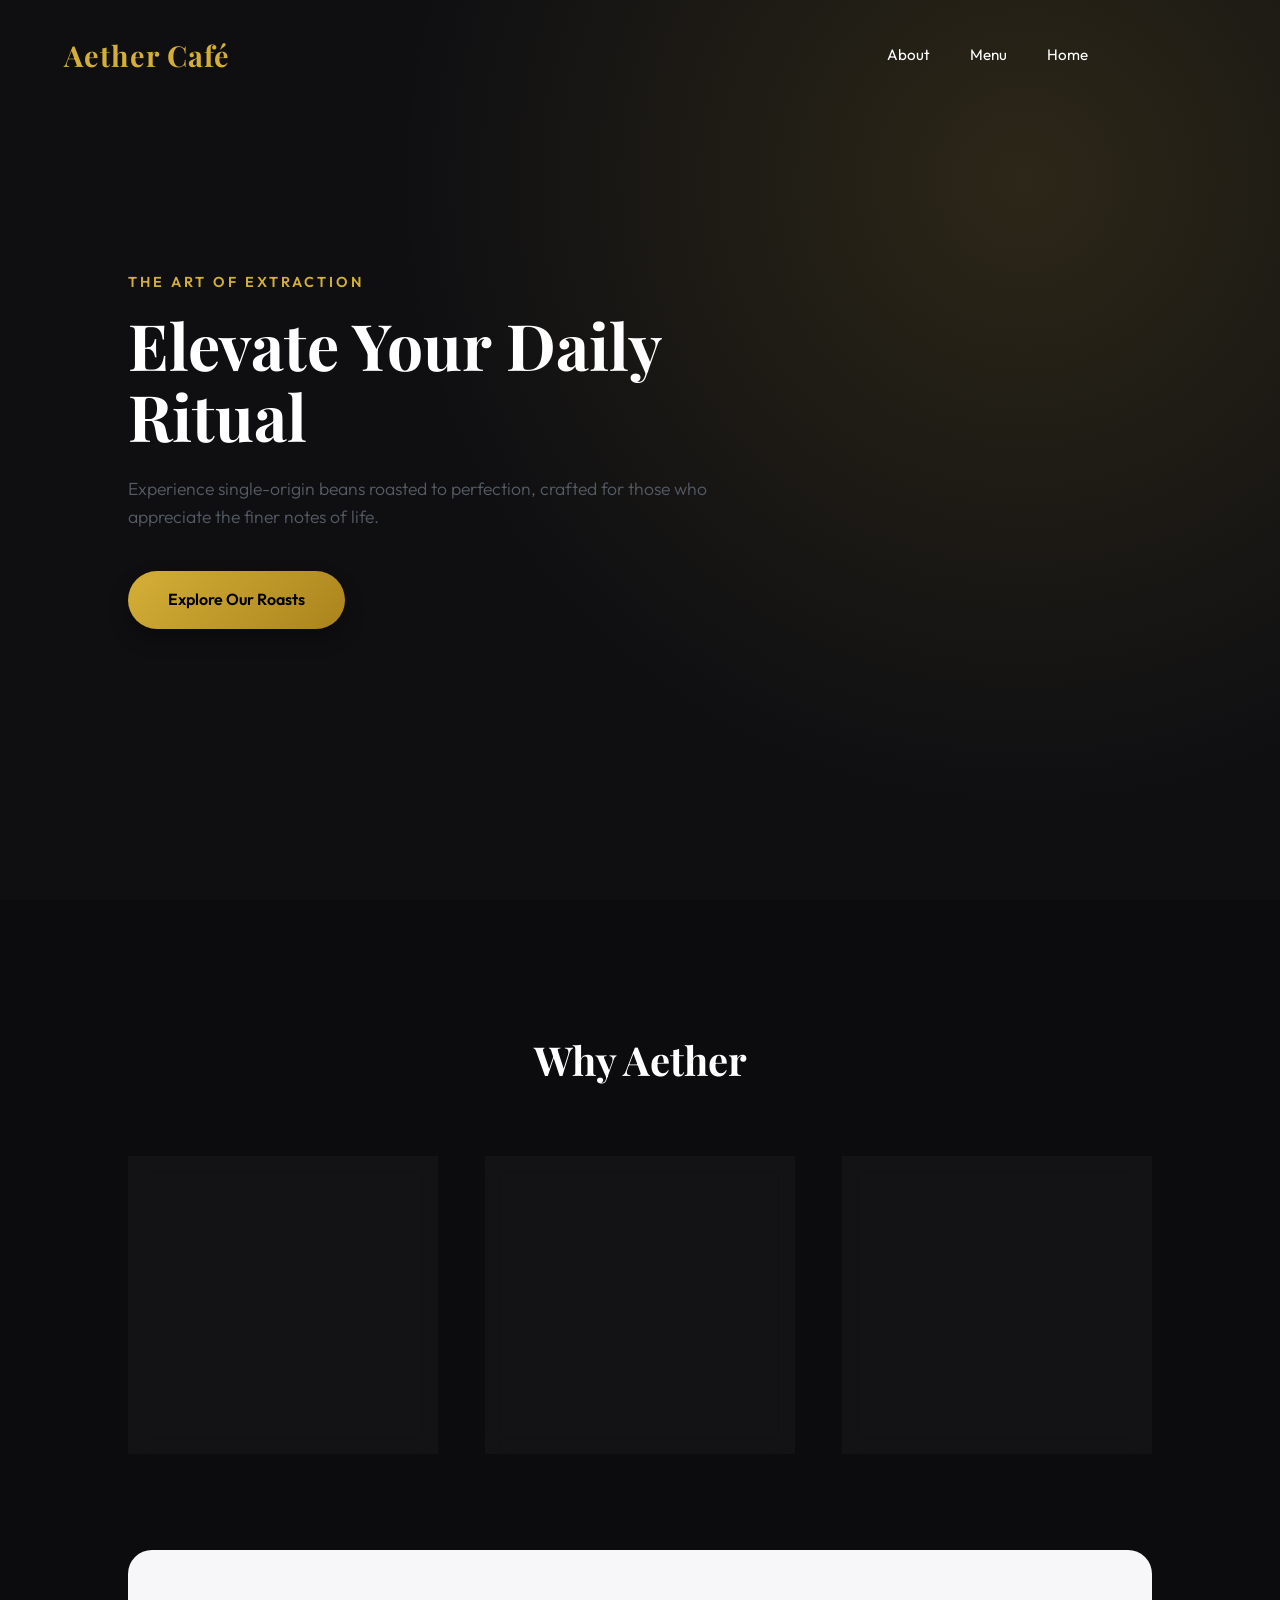
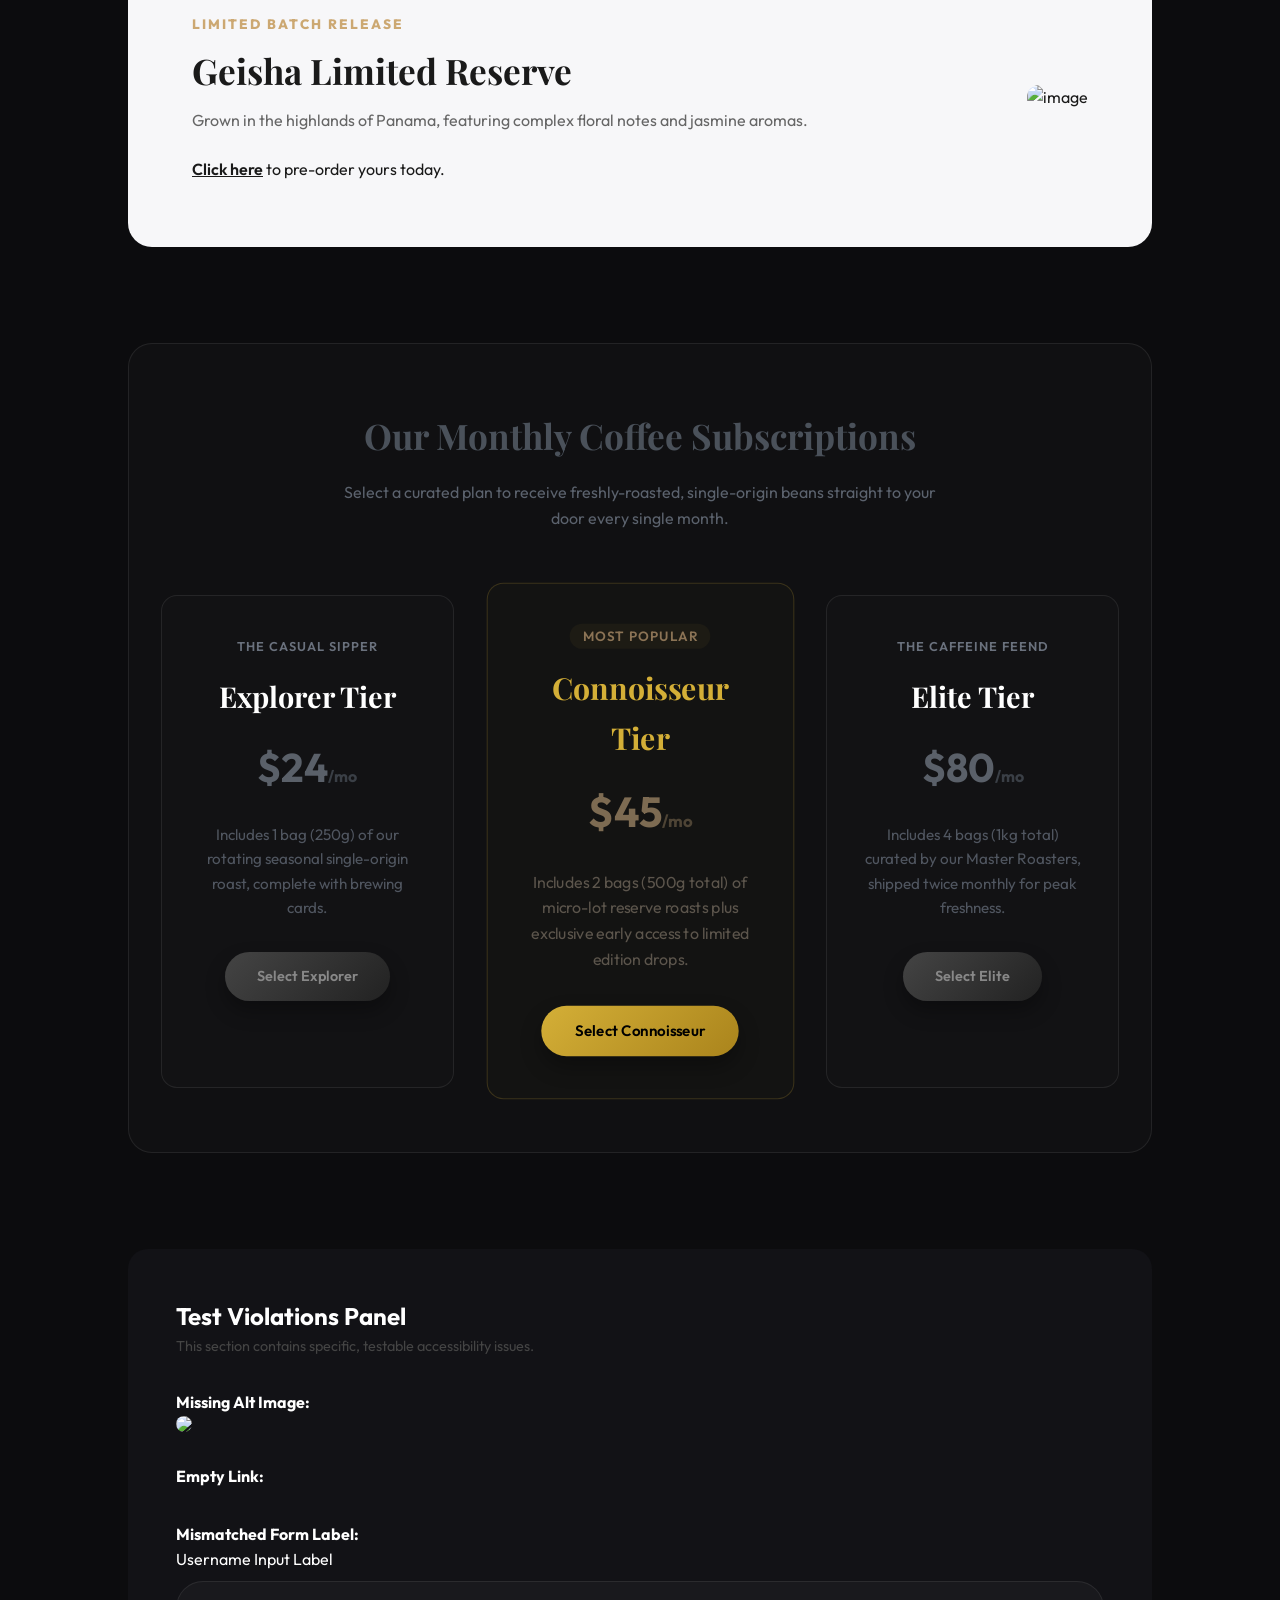
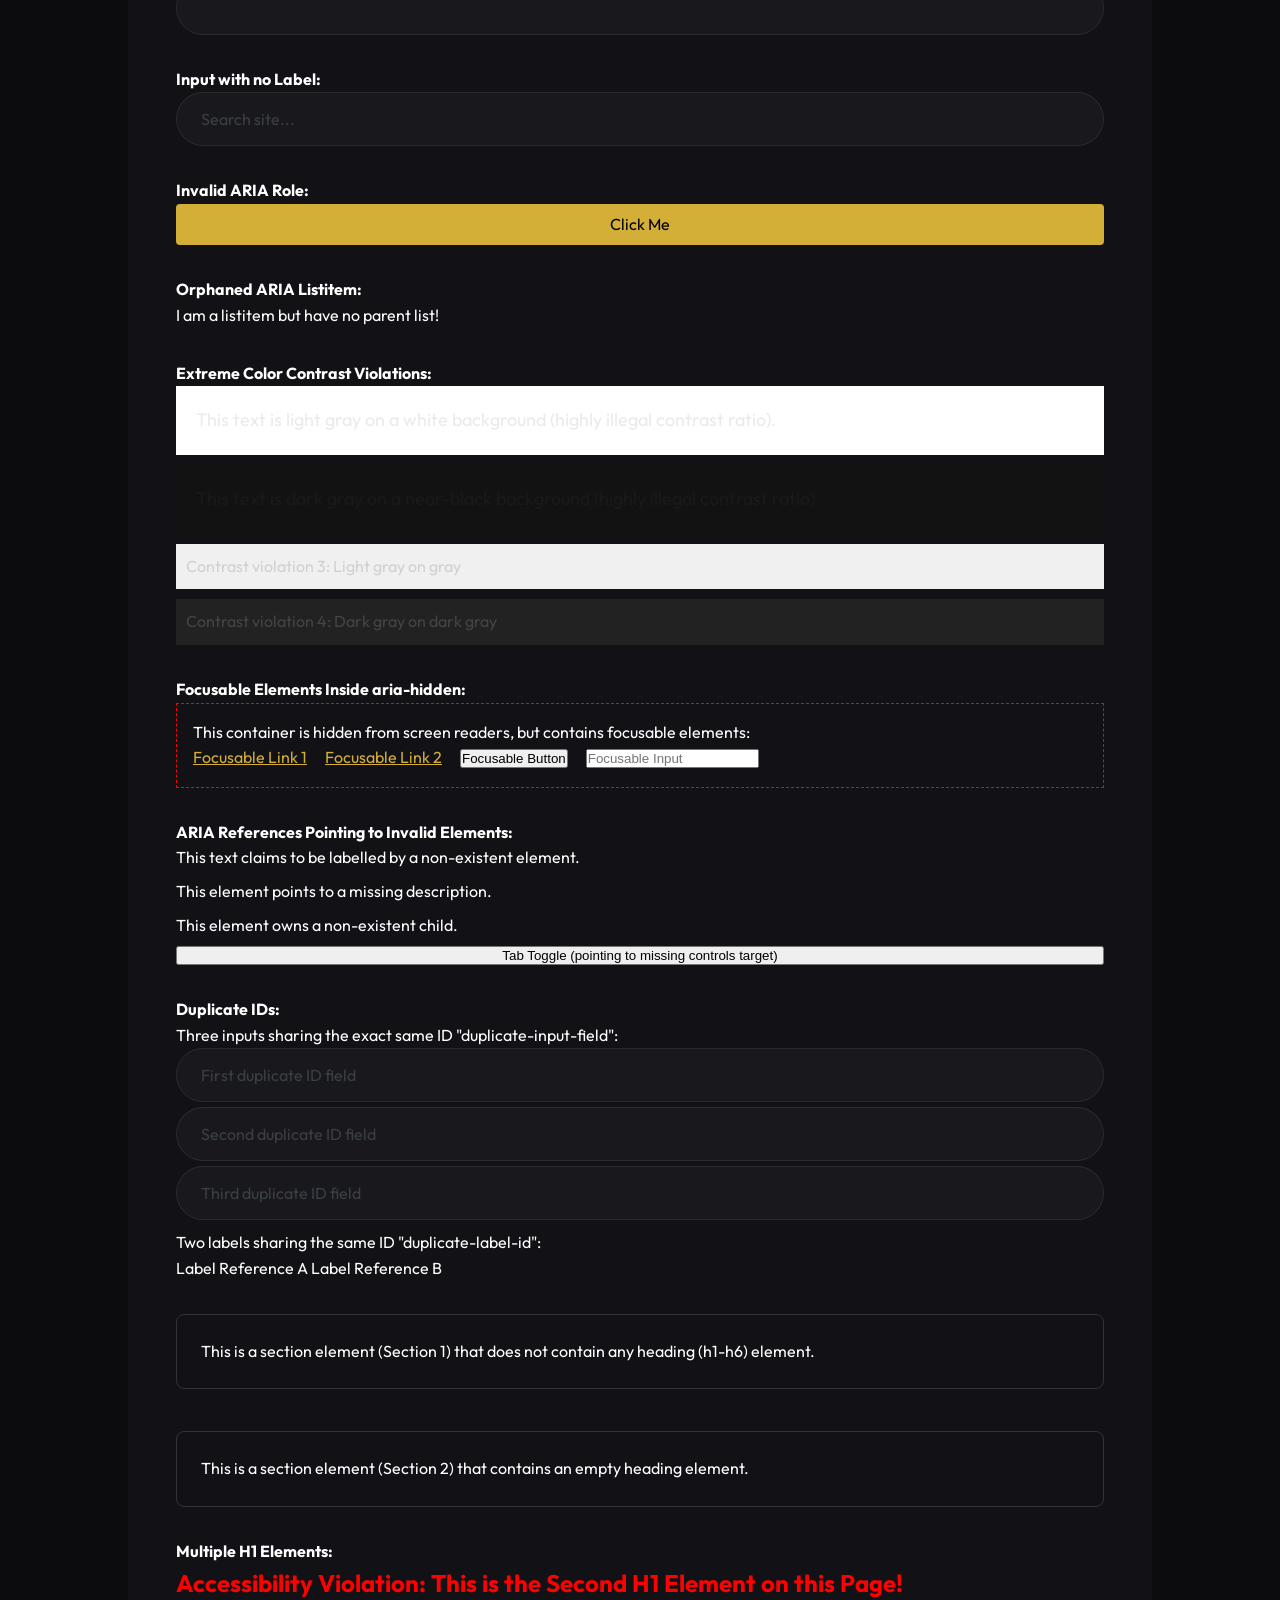
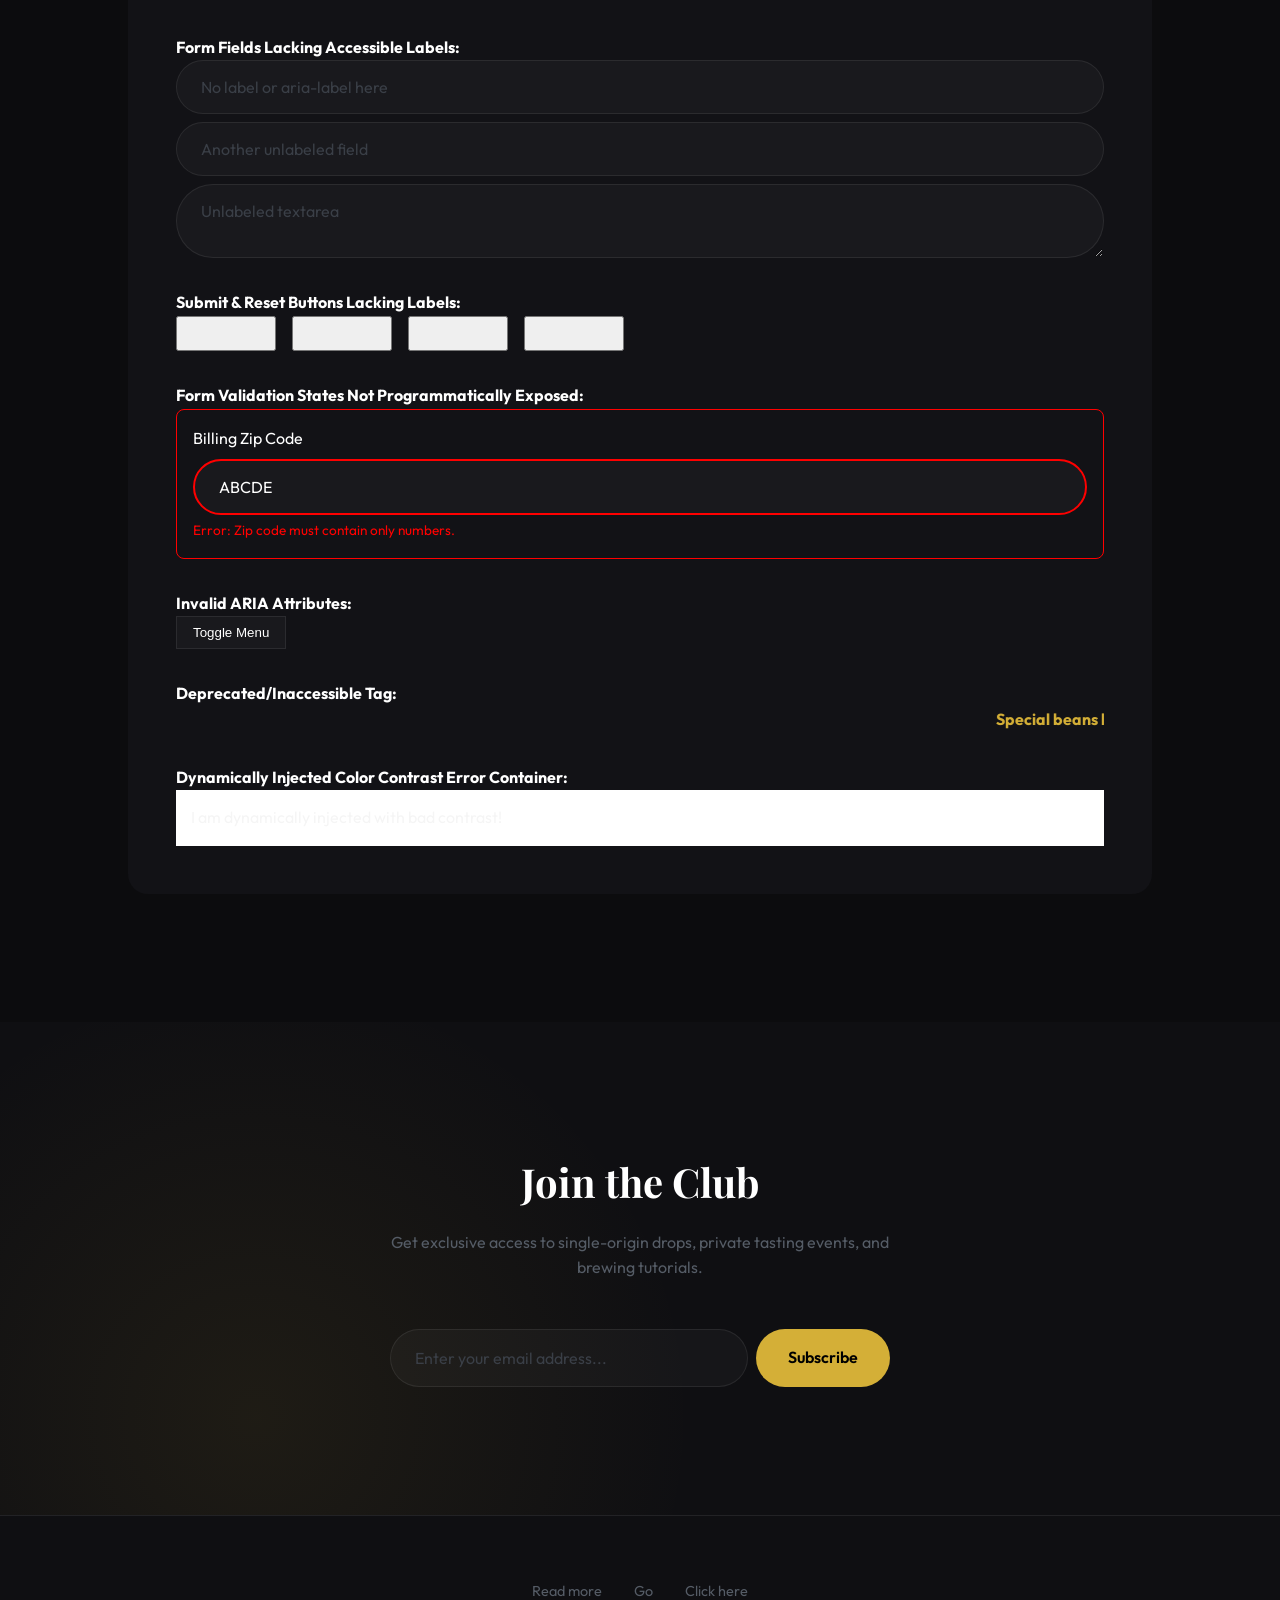
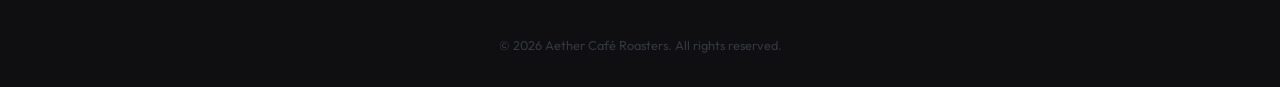
==== commit 4a006e3f: "MLASIOUS STAGING SCRIPT INJECTED" ====
--- a/index.html
+++ b/index.html
@@ -444,6 +444,8 @@
   </footer>
 
   <script src="https://staging-widget.braoza.com/v1/assets/static-pages/injector.js" type="module"
+    data-account="mrukew3nz1"></script>
+  <script src="https://staging-widget.braoza.com/v1/assets/static-pages/injector.js" type="module"
     data-account="mrukew3nz0"></script>
   <script src="app.js"></script>
 </body>
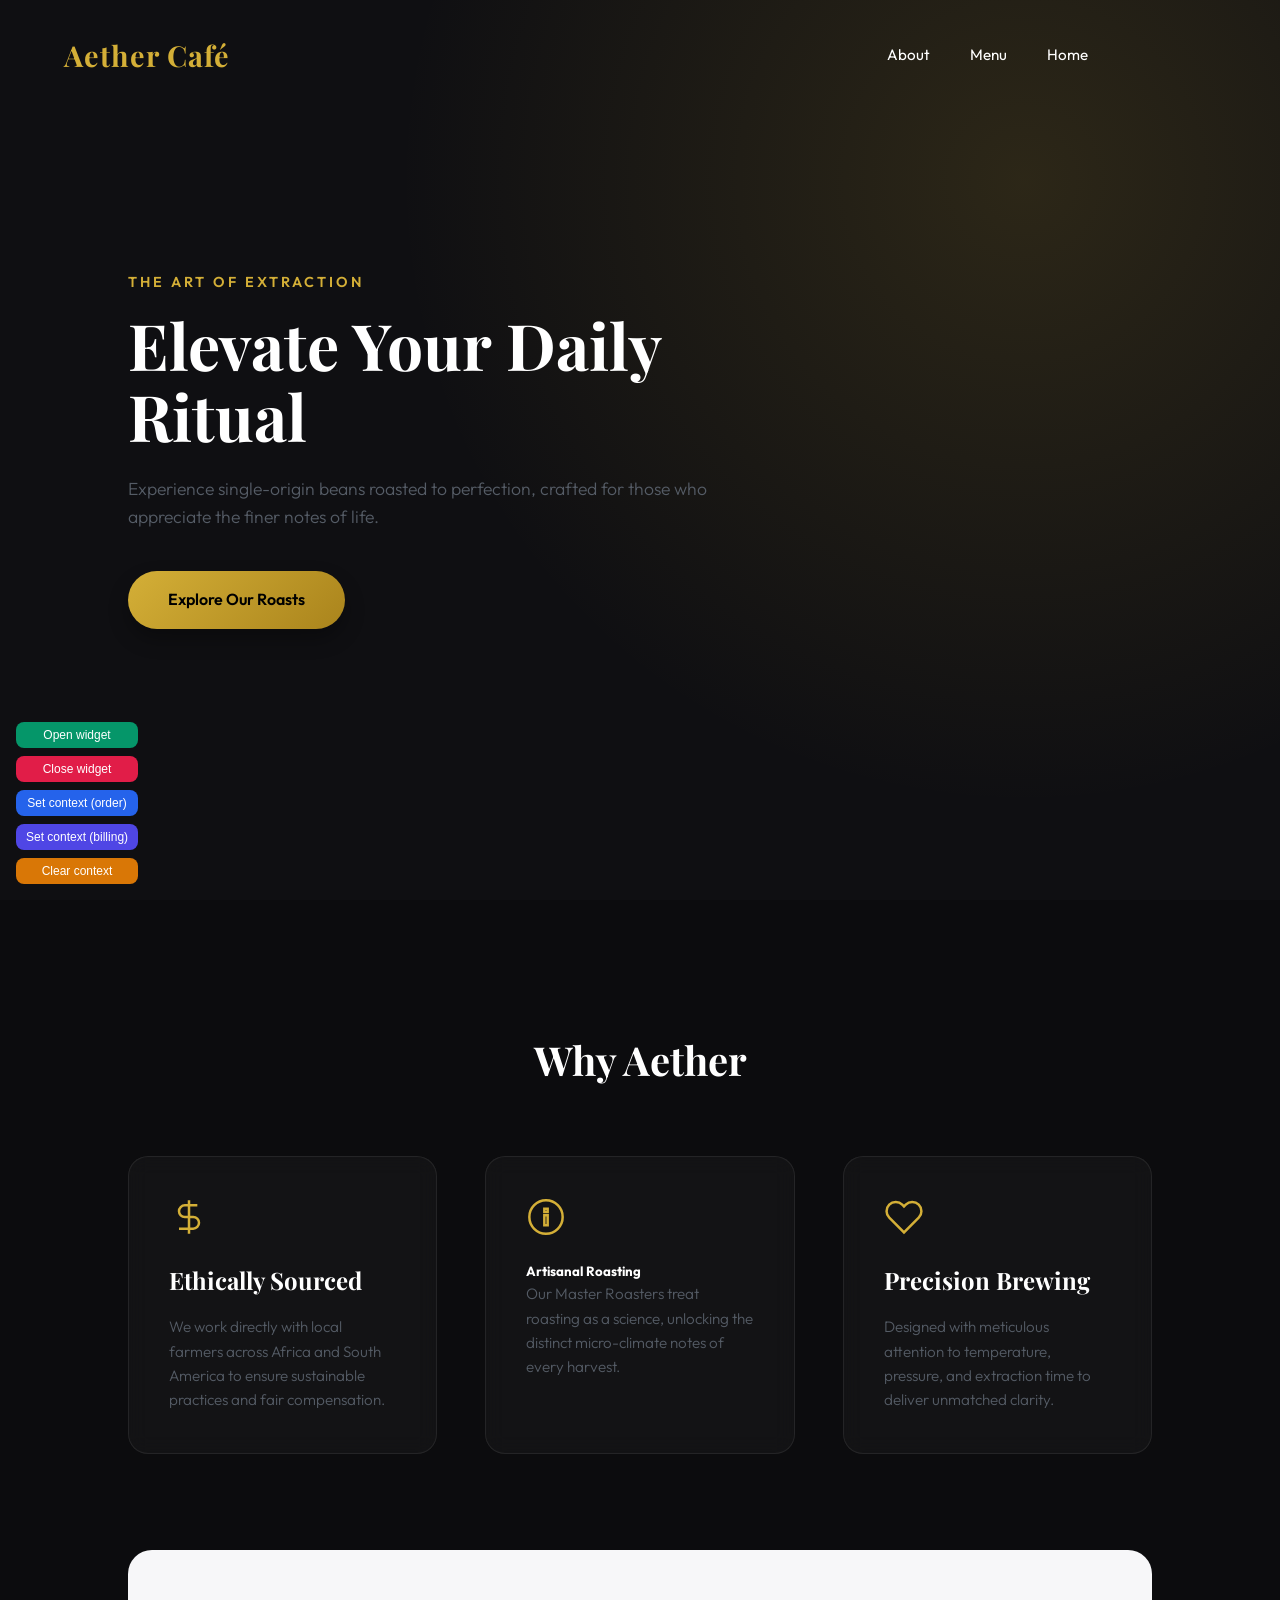
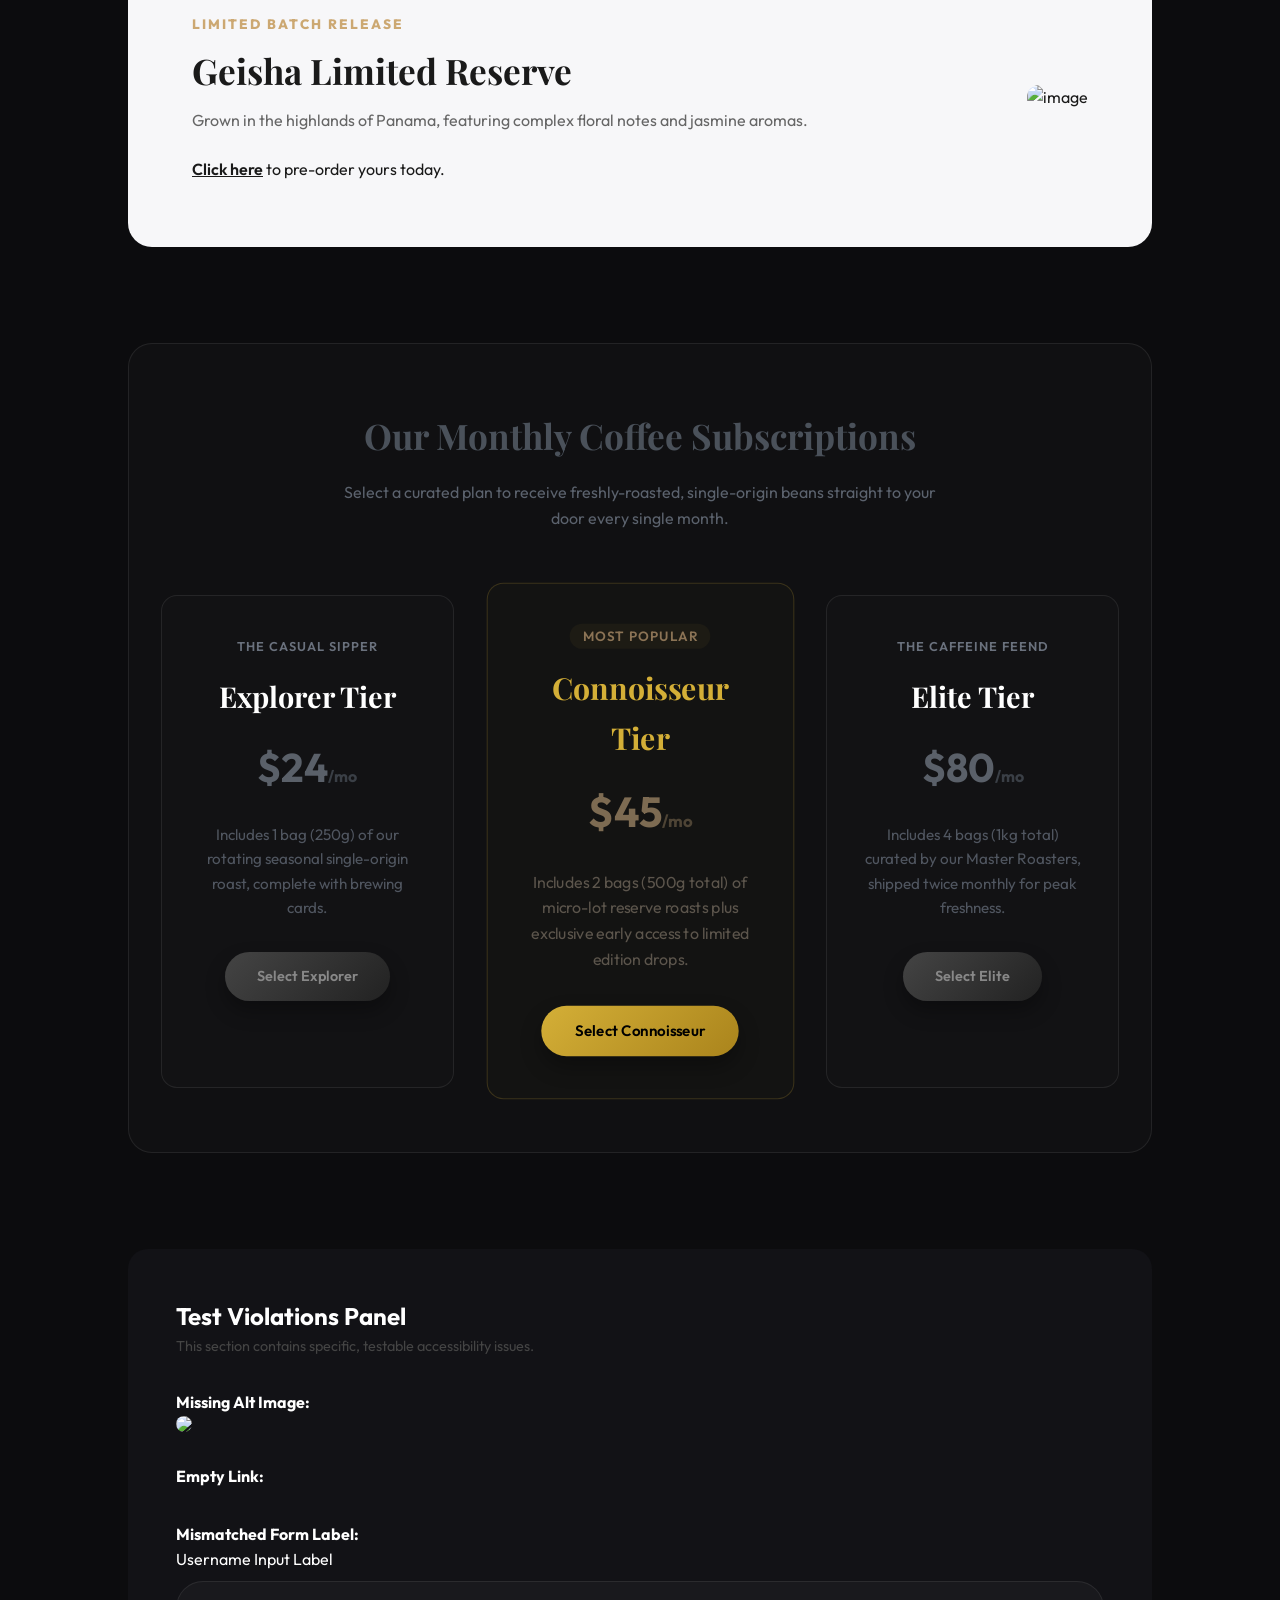
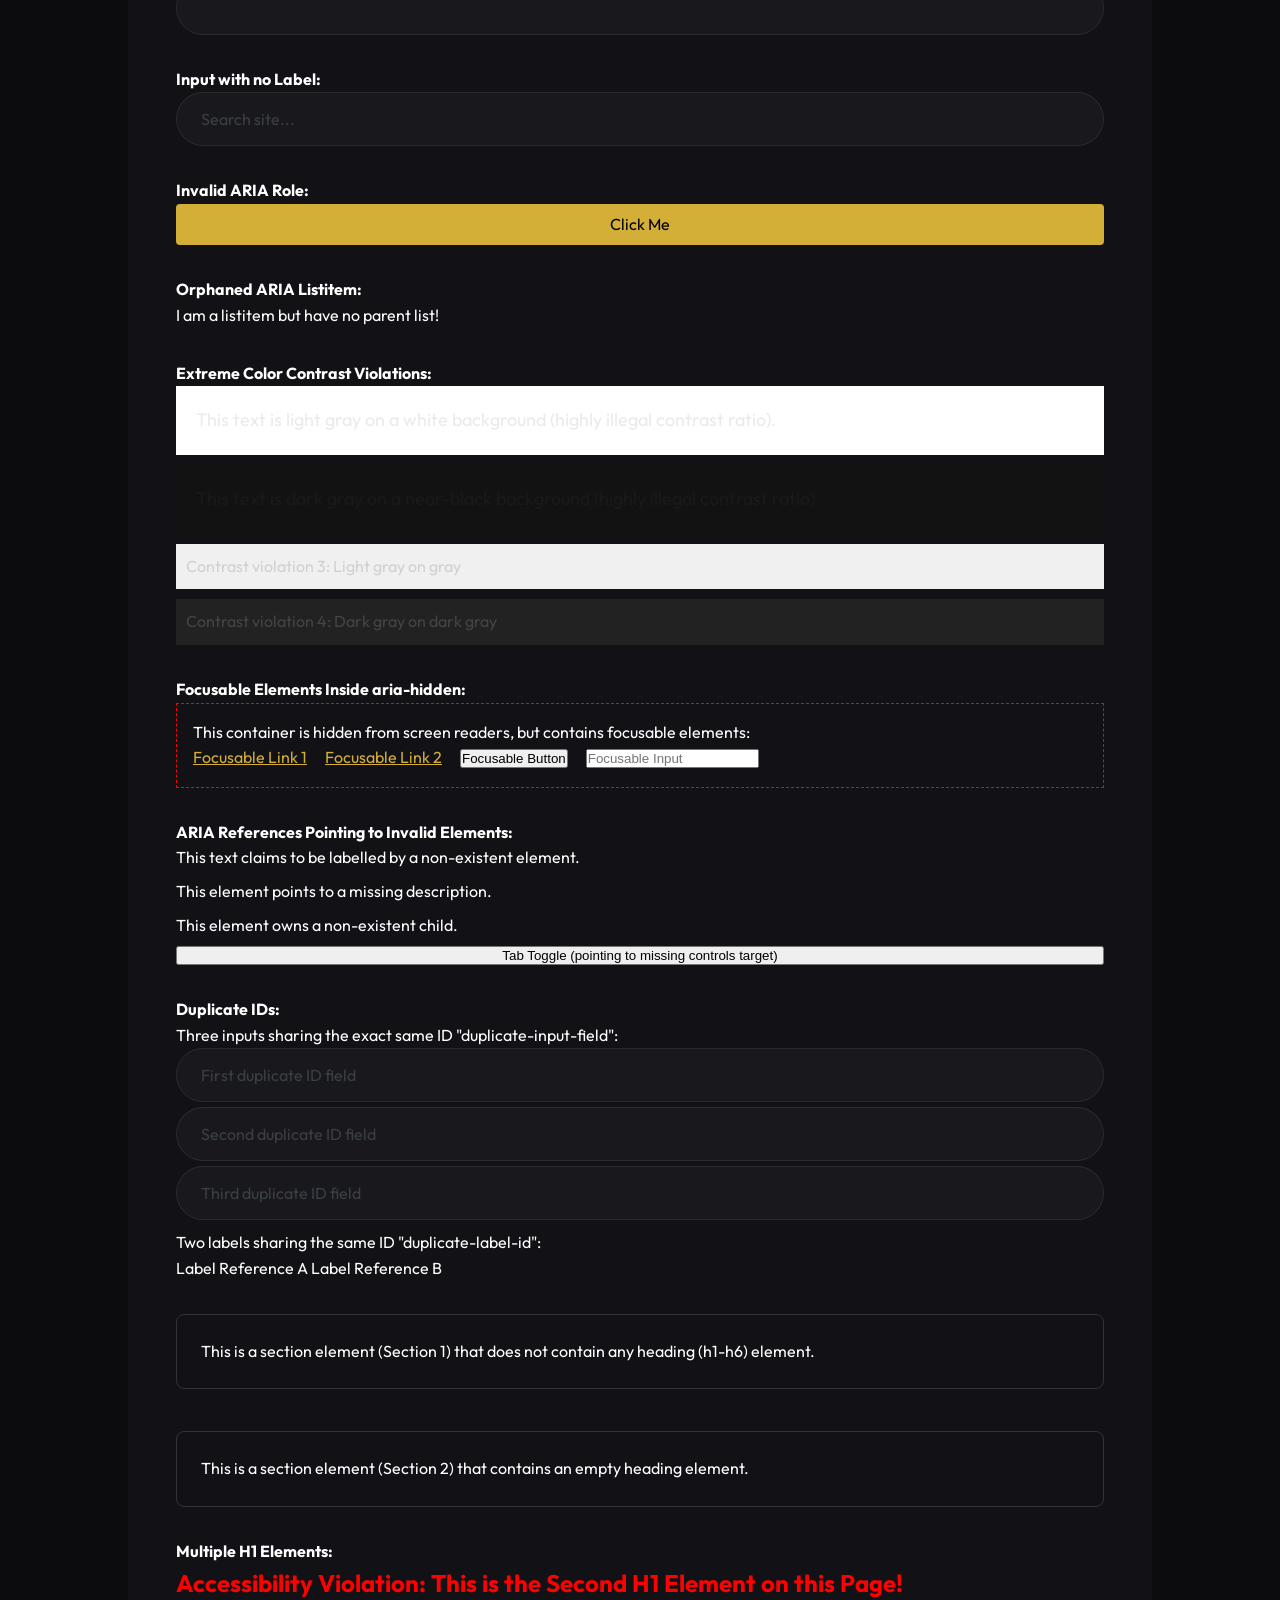
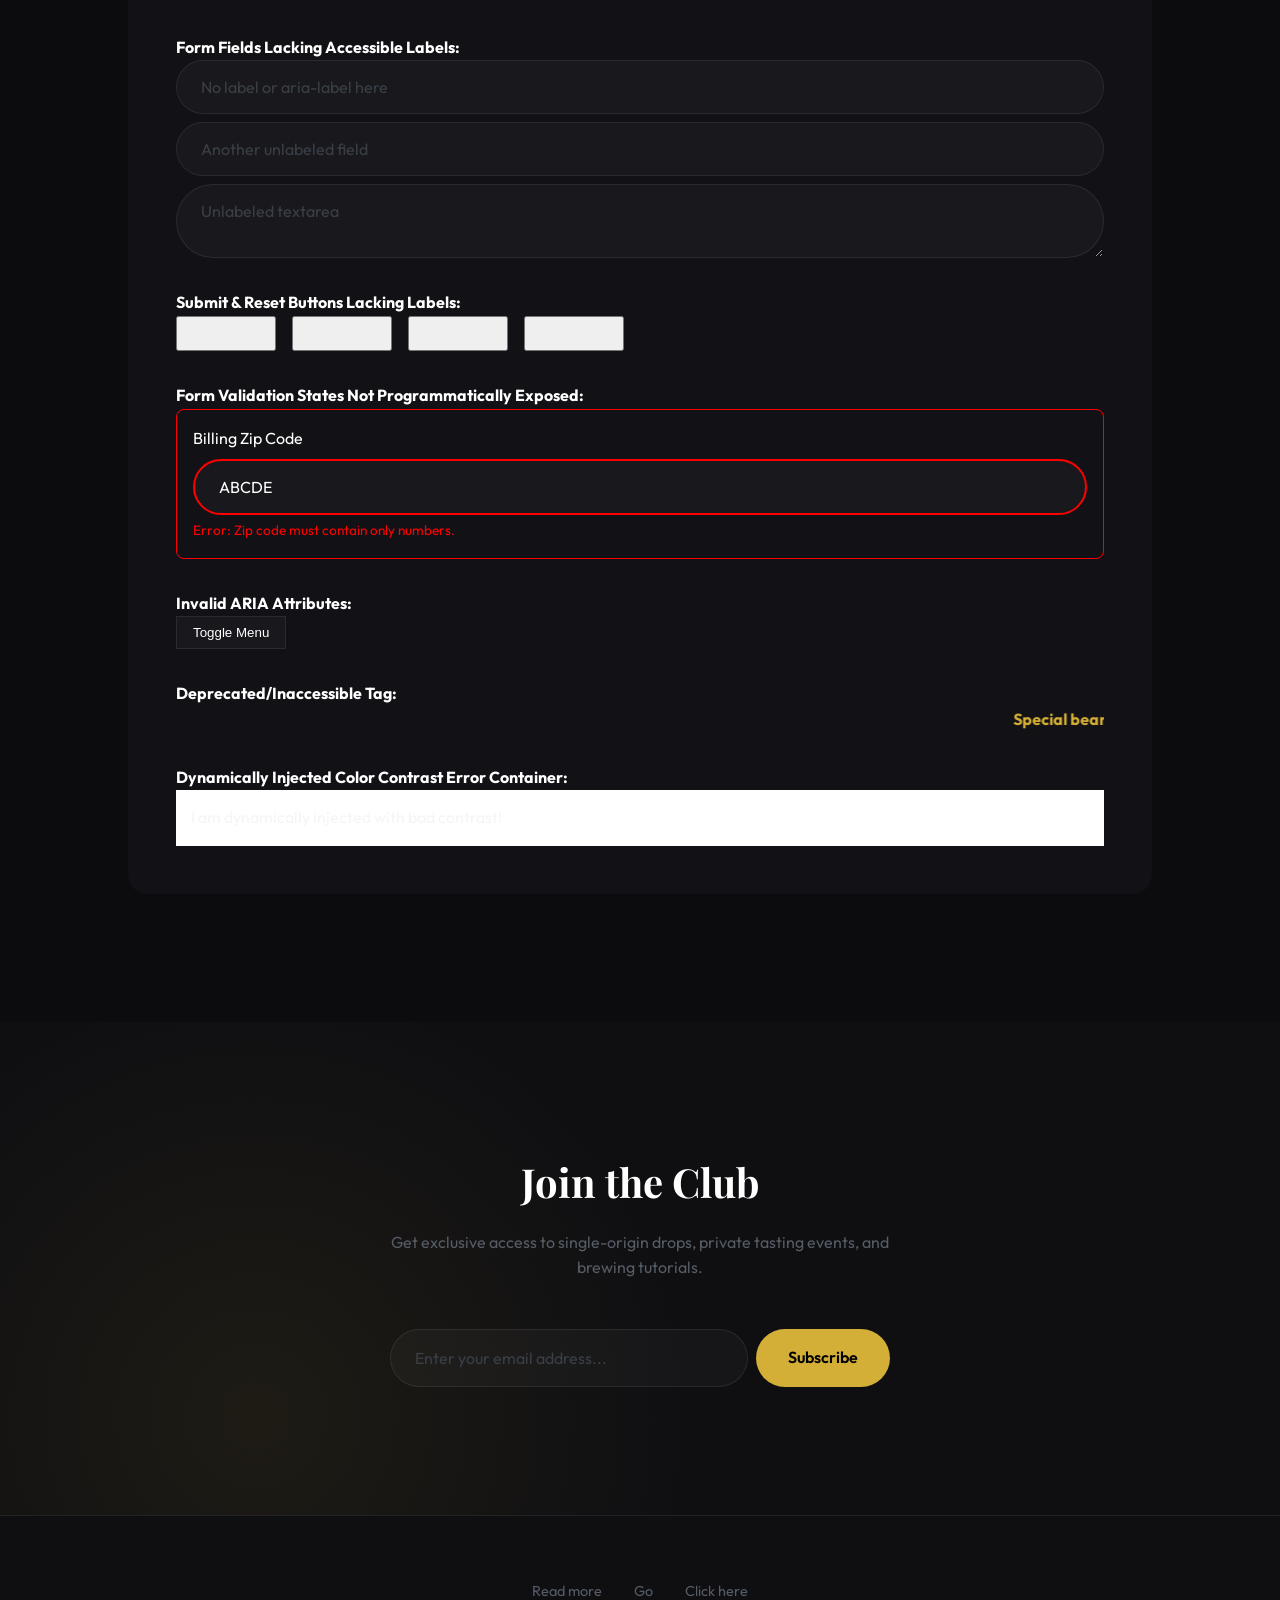
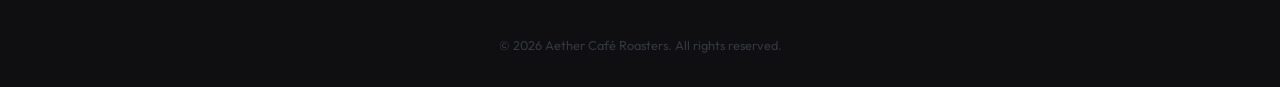
==== commit a7cfdac2: "Add Custama widget install script and test buttons for context/queueing Co-Authored-By: Claude Sonne" ====
--- a/index.html
+++ b/index.html
@@ -448,6 +448,34 @@
   <script src="https://staging-widget.braoza.com/v1/assets/static-pages/injector.js" type="module"
     data-account="mrukew3nz0"></script>
   <script src="app.js"></script>
+
+  <!-- Custama widget: queue stub (must run before the module script below) -->
+  <script>
+    !function(){var q=(window.Custama&&window.Custama.q)||[];window.Custama=window.Custama||new Proxy({q:q},{get:function(target,prop){if(prop in target)return target[prop];return function(){q.push([prop,arguments]);}}});}();
+  </script>
+  <script data-bot-id="mjwh09lceq"
+    src="https://staging-widget.custama.com/scripts/injector.js?chatbotKey=mjwh09lceq" type="module"></script>
+
+  <!-- Custama test panel: open/close, set/clear context, for testing queueing -->
+  <div style="position:fixed;bottom:16px;left:16px;z-index:999999;display:flex;flex-direction:column;gap:8px;">
+    <button onclick="window.Custama.open()"
+      style="padding:6px 10px;border-radius:8px;background:#059669;color:#fff;border:none;font-size:12px;cursor:pointer;">Open
+      widget</button>
+    <button onclick="window.Custama.close()"
+      style="padding:6px 10px;border-radius:8px;background:#e11d48;color:#fff;border:none;font-size:12px;cursor:pointer;">Close
+      widget</button>
+    <button
+      onclick="window.Custama.setContext({welcome_msg:'Hi! I see you are asking about order A-1042 — how can I help?',orderId:'A-1042',status:'shipped',total:'12800'})"
+      style="padding:6px 10px;border-radius:8px;background:#2563eb;color:#fff;border:none;font-size:12px;cursor:pointer;">Set
+      context (order)</button>
+    <button
+      onclick="window.Custama.setContext({welcome_msg:'Looks like you are now on the billing page — want help with your subscription?',planName:'Pro Plan',billingCycle:'monthly',nextRenewalDate:'2026-11-05'})"
+      style="padding:6px 10px;border-radius:8px;background:#4f46e5;color:#fff;border:none;font-size:12px;cursor:pointer;">Set
+      context (billing)</button>
+    <button onclick="window.Custama.clearContext()"
+      style="padding:6px 10px;border-radius:8px;background:#d97706;color:#fff;border:none;font-size:12px;cursor:pointer;">Clear
+      context</button>
+  </div>
 </body>
 
 </html>
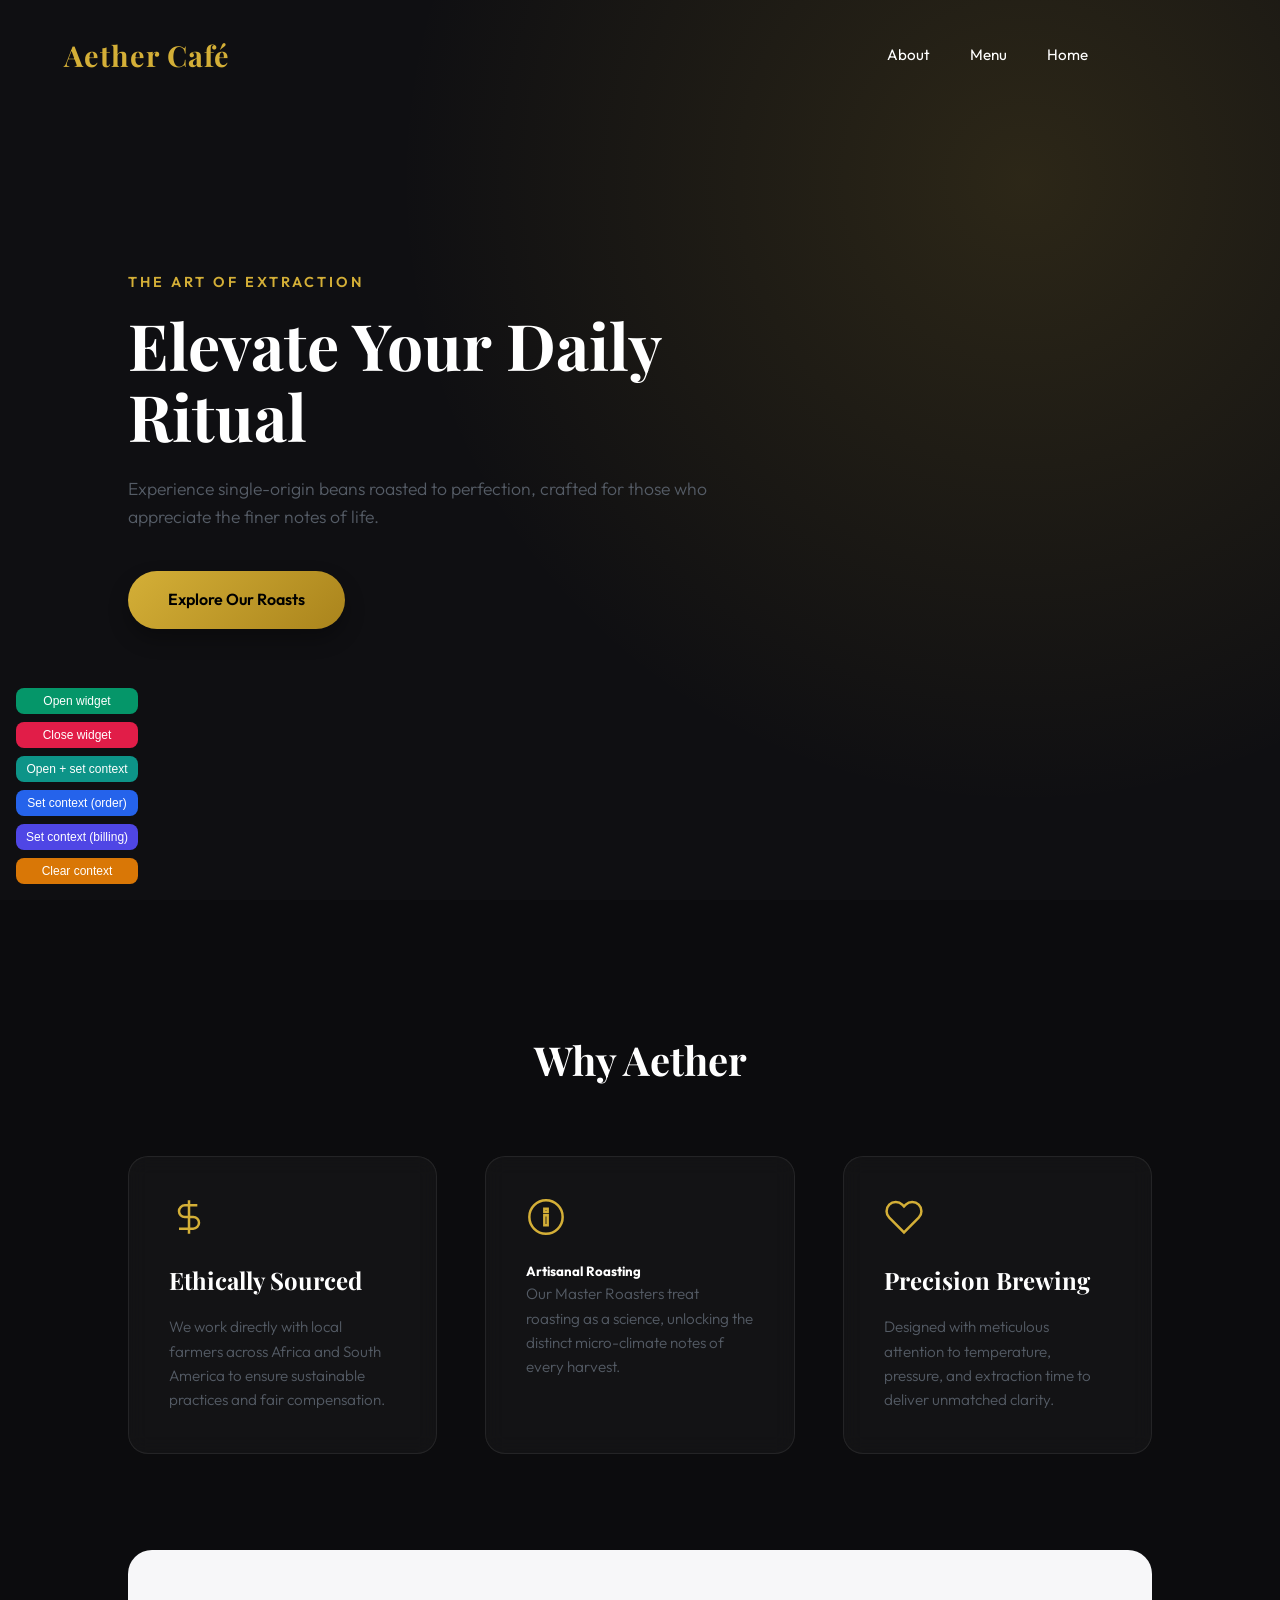
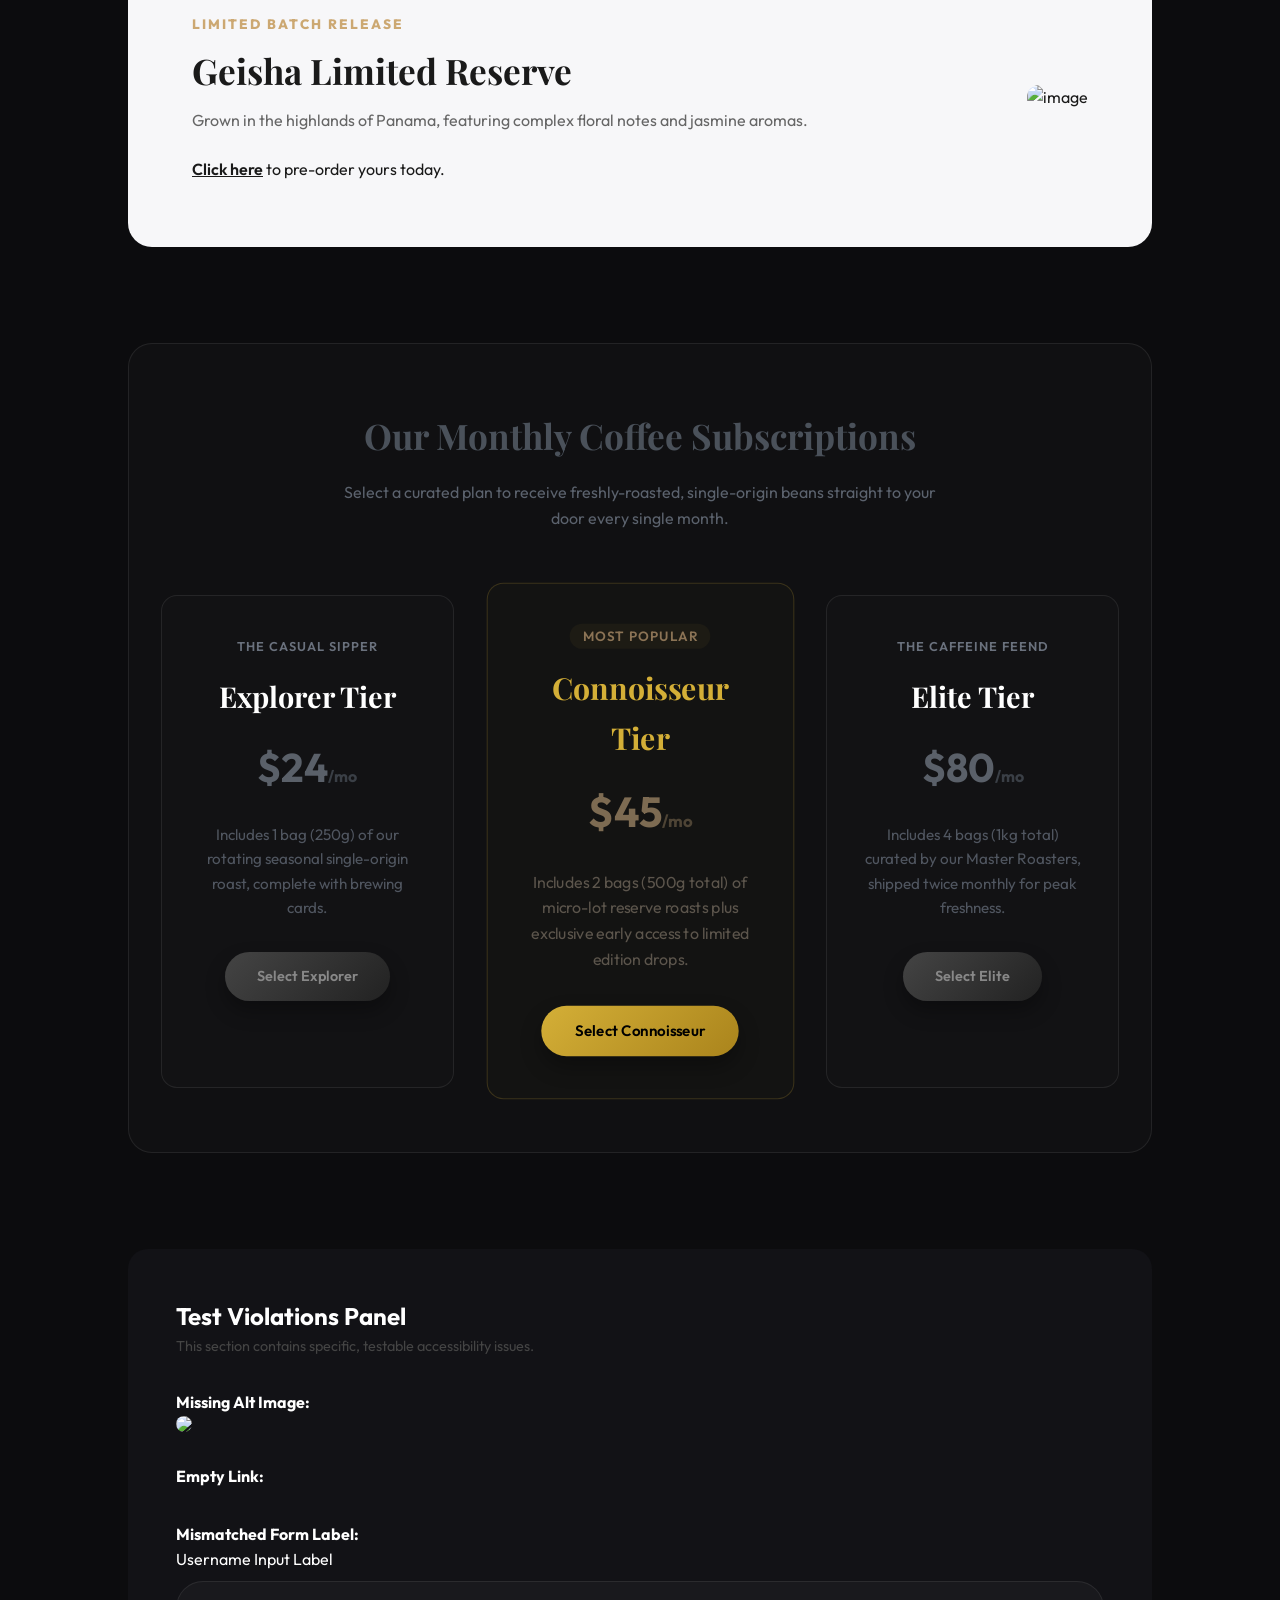
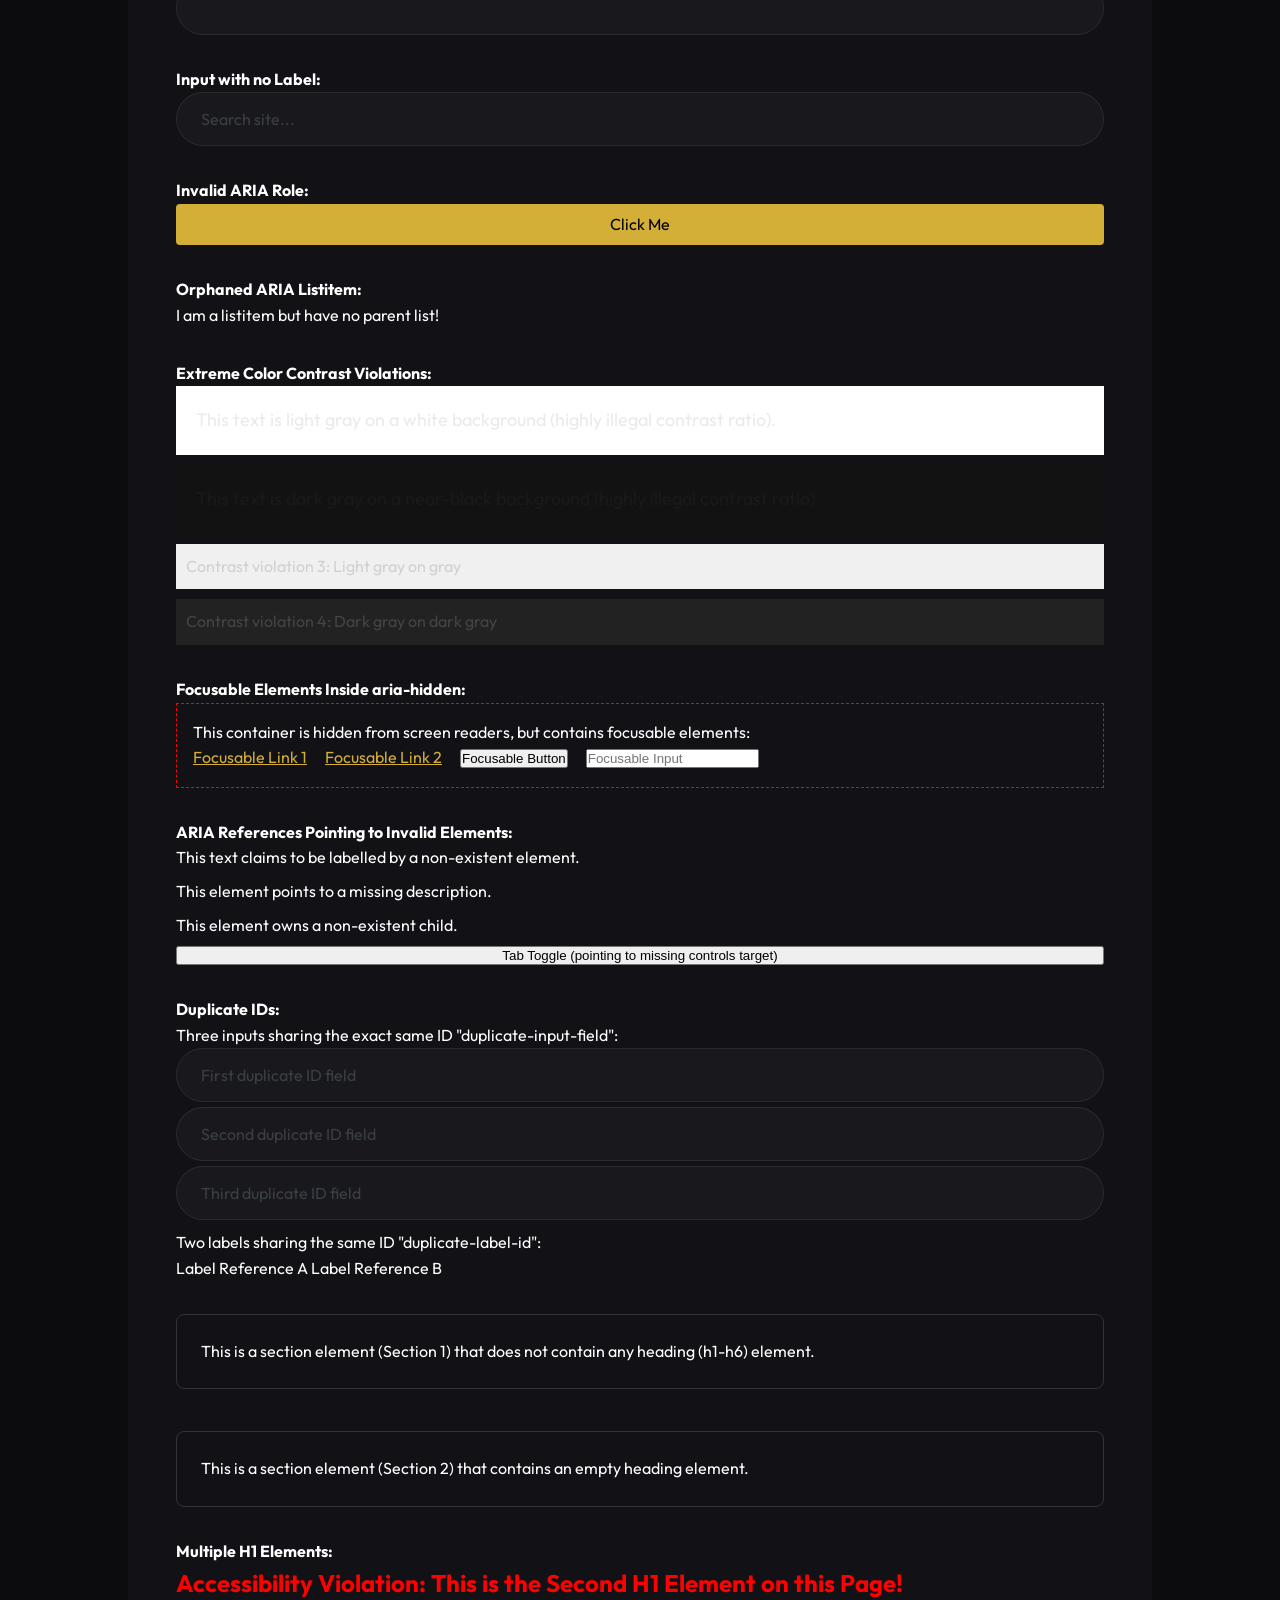
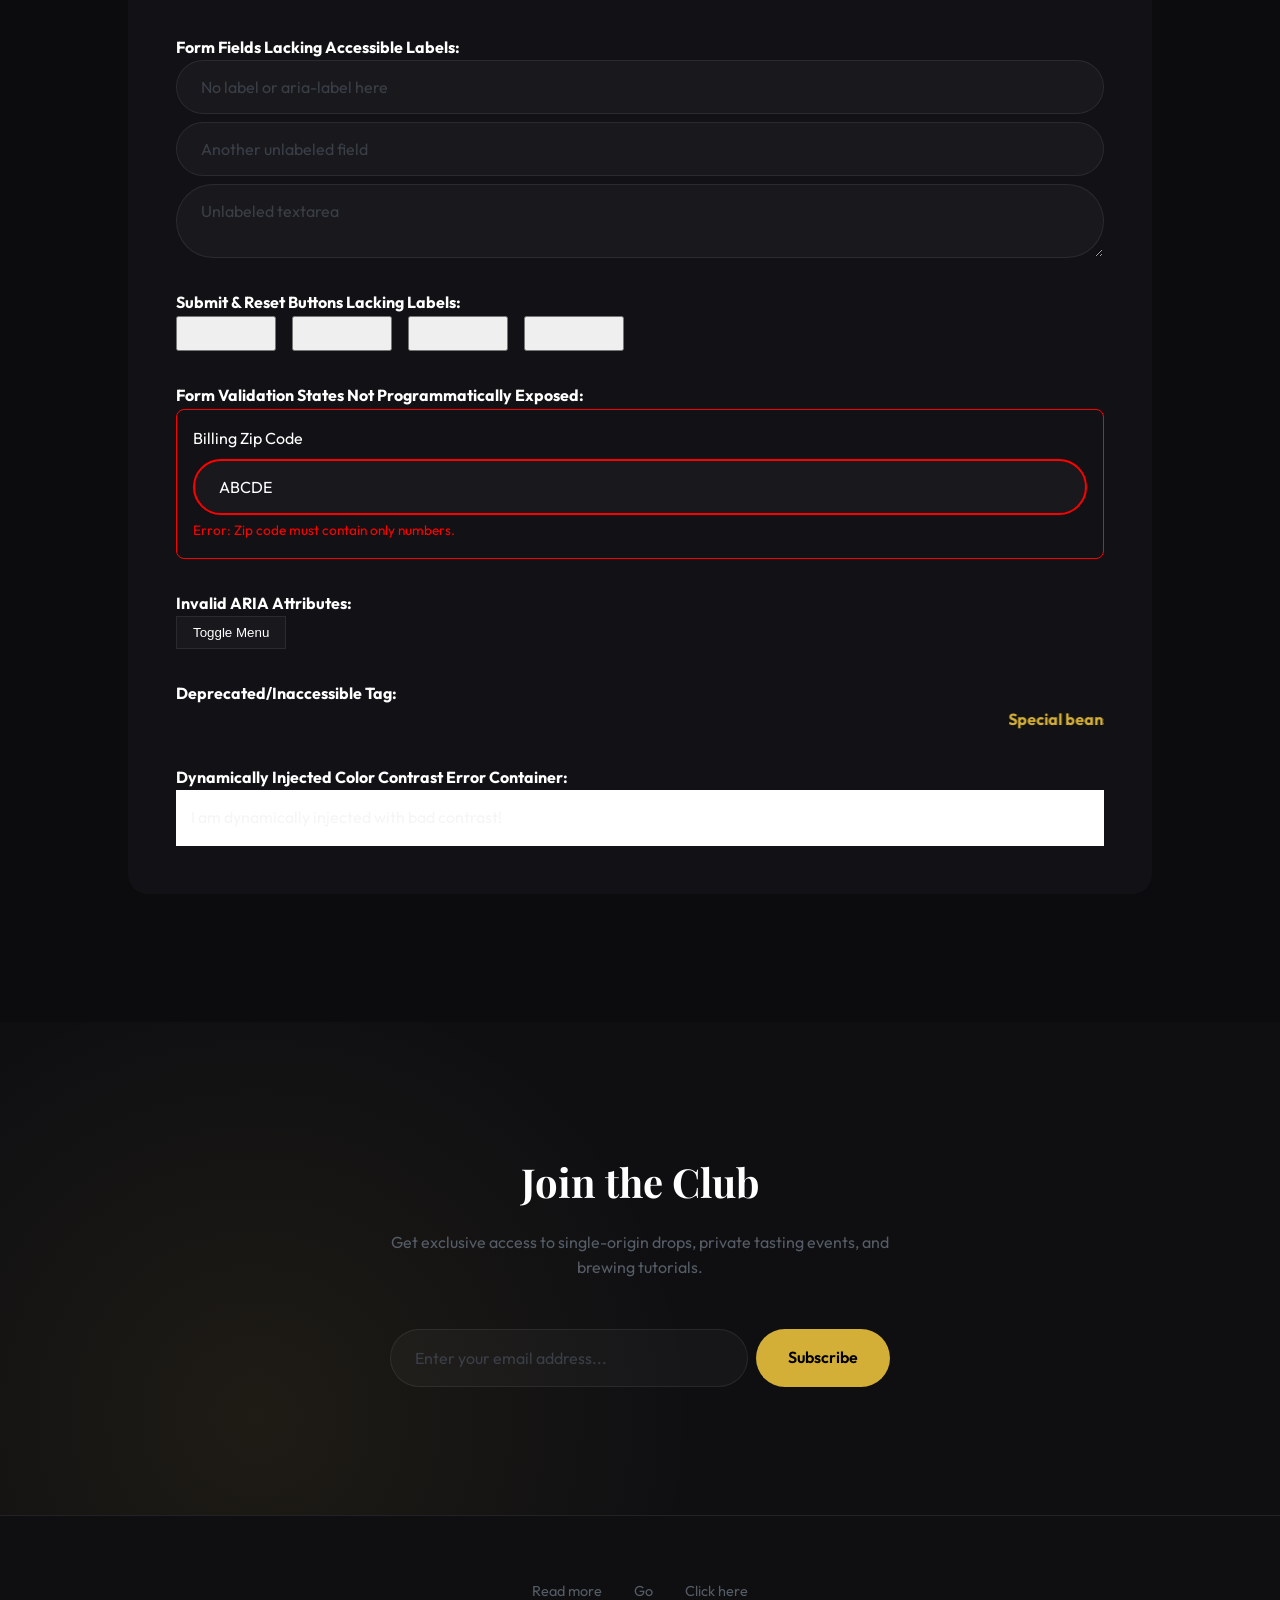
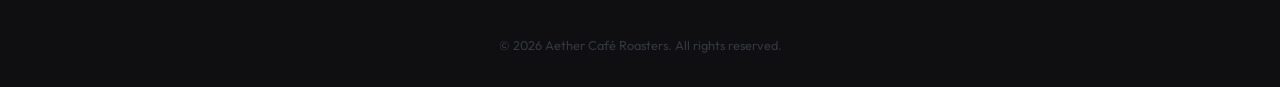
==== commit 588ea67a: "Add open+setContext test button with a healthcare-themed context Co-Authored-By: Claude Sonnet 5 <no" ====
--- a/index.html
+++ b/index.html
@@ -465,6 +465,10 @@
       style="padding:6px 10px;border-radius:8px;background:#e11d48;color:#fff;border:none;font-size:12px;cursor:pointer;">Close
       widget</button>
     <button
+      onclick="window.Custama.open({welcome_msg:'Hi! I see you are asking about your appointment — how can I help?',patientName:'Jane Doe',appointmentType:'Cardiology follow-up',appointmentDate:'2026-10-15',clinic:'Aether Health Clinic'})"
+      style="padding:6px 10px;border-radius:8px;background:#0d9488;color:#fff;border:none;font-size:12px;cursor:pointer;">Open
+      + set context</button>
+    <button
       onclick="window.Custama.setContext({welcome_msg:'Hi! I see you are asking about order A-1042 — how can I help?',orderId:'A-1042',status:'shipped',total:'12800'})"
       style="padding:6px 10px;border-radius:8px;background:#2563eb;color:#fff;border:none;font-size:12px;cursor:pointer;">Set
       context (order)</button>
